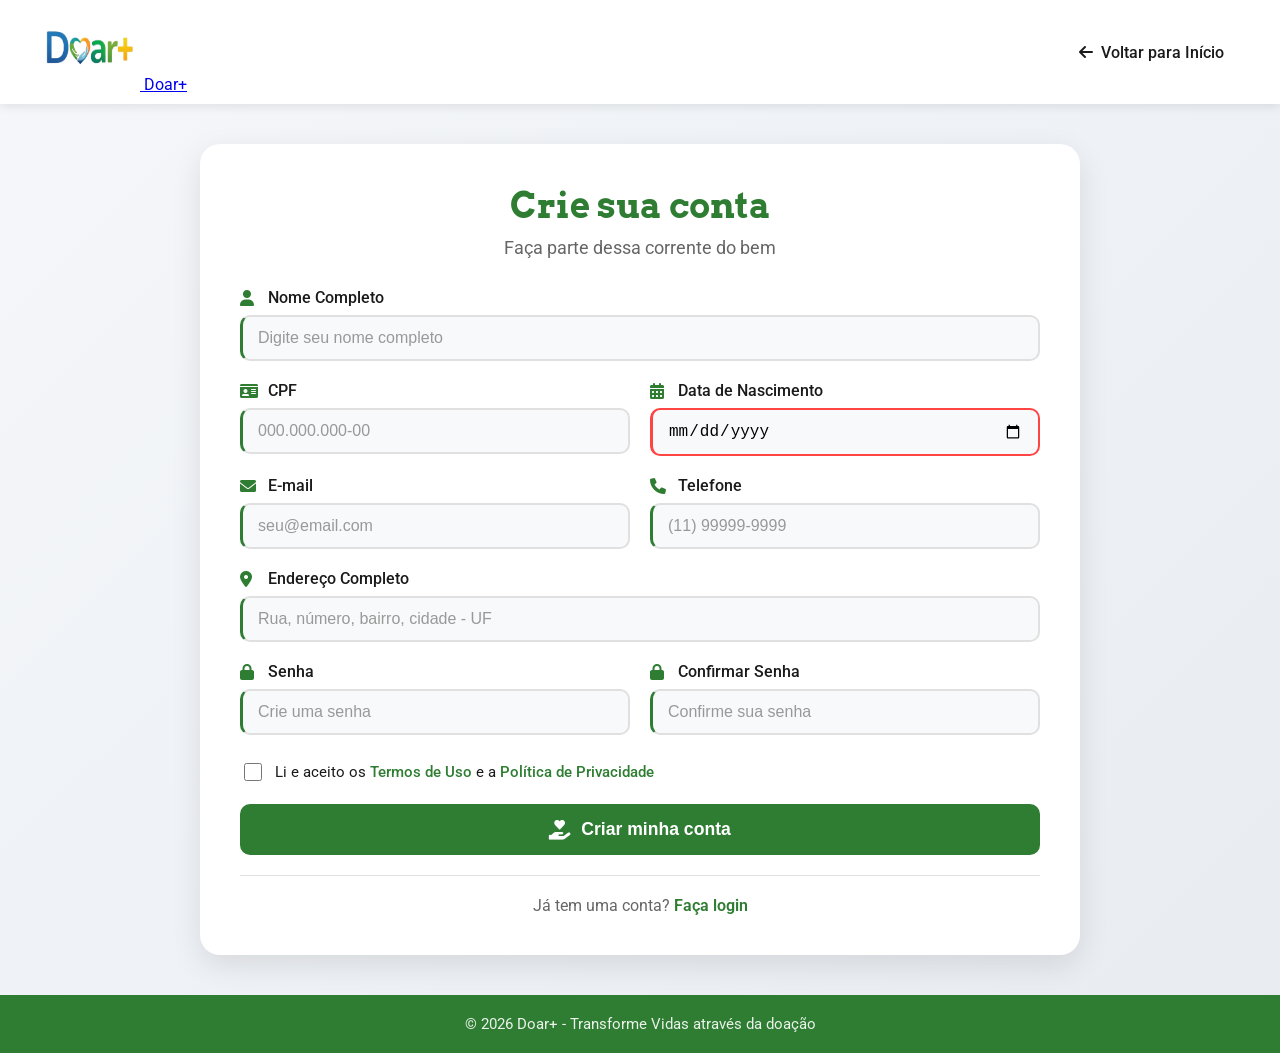
==== cadastro.html @ 937f0d9d "Primeira versão do projeto Doar+" ====
<!DOCTYPE html>
<html lang="pt-br">
<head>
    <meta charset="UTF-8">
    <meta name="viewport" content="width=device-width, initial-scale=1.0">
    <title>Doar+ - Criar Conta</title>
    <link rel="preconnect" href="https://fonts.googleapis.com">
    <link rel="preconnect" href="https://fonts.gstatic.com" crossorigin>
    <link href="https://fonts.googleapis.com/css2?family=Arvo:wght@400;700&family=Roboto:wght@400;500;700&display=swap" rel="stylesheet">
    <link rel="stylesheet" href="https://cdnjs.cloudflare.com/ajax/libs/font-awesome/6.0.0/css/all.min.css">
    <link rel="stylesheet" href="estilo.css">
</head>
<body class="body-login">
    <!-- Header simplificado -->
    <header class="header-login">
        <div class="container-header-login">
            <a href="index.html" class="logo-area">
                <img src="foto.png" alt="Logo Doar+" class="minha-logo">
                <span class="logo-text">Doar+</span>
            </a>
            <a href="index.html" class="btn-voltar-inicio">
                <i class="fas fa-arrow-left"></i> Voltar para Início
            </a>
        </div>
    </header>

    <main class="login-main">
        <div class="login-container">
            <div class="login-header">
                <h2>Crie sua conta</h2>
                <p>Faça parte dessa corrente do bem</p>
            </div>

            <form class="login-form">
                <div class="form-grid">
                    <!-- Nome Completo -->
                    <div class="form-group full-width">
                        <label for="nome">
                            <i class="fas fa-user"></i>
                            Nome Completo
                        </label>
                        <input type="text" id="nome" placeholder="Digite seu nome completo" required>
                    </div>

                    <!-- CPF e Data de Nascimento -->
                    <div class="form-group">
                        <label for="cpf">
                            <i class="fas fa-id-card"></i>
                            CPF
                        </label>
                        <input type="text" id="cpf" placeholder="000.000.000-00" required>
                    </div>

                    <div class="form-group">
                        <label for="nascimento">
                            <i class="fas fa-calendar-alt"></i>
                            Data de Nascimento
                        </label>
                        <input type="date" id="nascimento" required>
                    </div>

                    <!-- Email e Telefone -->
                    <div class="form-group">
                        <label for="email">
                            <i class="fas fa-envelope"></i>
                            E-mail
                        </label>
                        <input type="email" id="email" placeholder="seu@email.com" required>
                    </div>

                    <div class="form-group">
                        <label for="telefone">
                            <i class="fas fa-phone"></i>
                            Telefone
                        </label>
                        <input type="tel" id="telefone" placeholder="(11) 99999-9999" required>
                    </div>

                    <!-- Endereço -->
                    <div class="form-group full-width">
                        <label for="endereco">
                            <i class="fas fa-map-marker-alt"></i>
                            Endereço Completo
                        </label>
                        <input type="text" id="endereco" placeholder="Rua, número, bairro, cidade - UF" required>
                    </div>

                    <!-- Senha e Confirmar Senha -->
                    <div class="form-group">
                        <label for="senha">
                            <i class="fas fa-lock"></i>
                            Senha
                        </label>
                        <input type="password" id="senha" placeholder="Crie uma senha" required>
                    </div>

                    <div class="form-group">
                        <label for="confirmar-senha">
                            <i class="fas fa-lock"></i>
                            Confirmar Senha
                        </label>
                        <input type="password" id="confirmar-senha" placeholder="Confirme sua senha" required>
                    </div>
                </div>

                <!-- Termos e Condições -->
                <div class="termos-group">
                    <input type="checkbox" id="termos" required>
                    <label for="termos">
                        Li e aceito os <a href="#">Termos de Uso</a> e a <a href="#">Política de Privacidade</a>
                    </label>
                </div>

                <!-- Botão de Cadastro -->
                <button type="submit" class="btn-cadastro">
                    <i class="fas fa-hand-holding-heart"></i>
                    Criar minha conta
                </button>

                <!-- Link para login -->
                <div class="login-options">
                    <p>Já tem uma conta? <a href="login.html">Faça login</a></p>
                </div>
            </form>
        </div>
    </main>

    <!-- Footer simplificado -->
    <footer class="footer-login">
        <div class="container-footer-login">
            <p>&copy; 2026 Doar+ - Transforme Vidas através da doação</p>
        </div>
    </footer>
</body>
</html>
---- estilo.css ----
/* ===== VARIÁVEIS GLOBAIS ===== */
:root {
    --cor-primaria: #2e7d32;
    --cor-secundaria: #1565c0;
    --texto-escuro: #1a1a1a;
    --branco: #ffffff;
    --cinza-claro: #f4f7f6;
    --destaque-amarelo: #feb236;
    --verde-claro: #4caf50;
    --verde-escuro: #1b5e20;
    --cinza-input: #f8f9fa;
    --sombra-suave: 0 10px 30px rgba(0,0,0,0.1);
    --vermelho-erro: #ff4444;
    --azul-link: #1976d2;
}

/* ===== ESTILOS GERAIS ===== */
body {
    margin: 0;
    font-family: 'Roboto', sans-serif;
    background-color: var(--cinza-claro);
}

/* ===== HEADER PRINCIPAL ===== */
.header {
    position: fixed;
    top: 0;
    left: 0;
    width: 100%;
    background: rgba(255, 255, 255, 0.95);
    z-index: 1000;
}

.container-header {
    max-width: 1200px;
    margin: auto;
    display: flex;
    align-items: center;
    justify-content: space-between;
    padding: 10px 20px;
    position: relative;
}

/* Logo */
.logo-area .minha-logo {
    width: 100px;
    height: 80px;
}

/* Menu Central */
.menu {
    position: absolute;
    left: 50%;
    transform: translateX(-50%);
}

.menu ul {
    list-style: none;
    display: flex;
    gap: 35px;
    margin: 0;
    padding: 0;
}

.menu a {
    text-decoration: none;
    color: var(--texto-escuro);
    font-weight: 600;
    transition: 0.3s;
}

.menu a:hover {
    color: var(--cor-primaria);
    transform: translateY(-2px);
    display: inline-block;
}

/* Botões do Header */
.acoes-header {
    display: flex;
    gap: 10px;
    z-index: 10;
}

.btn-login-moderno {
    text-decoration: none;
    color: var(--texto-escuro);
    border: 2px solid var(--texto-escuro);
    padding: 8px 20px;
    border-radius: 5px;
    font-weight: 600;
    transition: 0.3s;
}

.btn-login-moderno:hover {
    background: var(--texto-escuro);
    color: var(--branco);
}

.btn-cadastro-moderno {
    text-decoration: none;
    color: var(--branco);
    background: var(--cor-primaria);
    border: 2px solid var(--cor-primaria);
    padding: 8px 20px;
    border-radius: 5px;
    font-weight: 600;
    transition: 0.3s;
}

.btn-cadastro-moderno:hover {
    background: var(--verde-escuro);
    border-color: var(--verde-escuro);
    transform: translateY(-2px);
    box-shadow: 0 5px 15px rgba(46, 125, 50, 0.3);
}

/* ===== HERO SECTION (PÁGINA INICIAL) ===== */
.hero {
    height: 100vh;
    background: linear-gradient(rgba(0,0,0,0.4), rgba(0,0,0,0.4)), 
                url('https://images.unsplash.com/photo-1488521787991-ed7bbaae773c?q=80&w=2070&auto=format&fit=crop') no-repeat center center/cover;
    display: flex;
    align-items: center;
    justify-content: center;
    text-align: center;
}

.hero-content h1 {
    font-family: 'Arvo', serif;
    font-size: 4.5rem;
    color: var(--branco);
    margin-bottom: 20px;
}

.hero-content p {
    font-size: 1.3rem;
    color: var(--branco);
    max-width: 700px;
    margin: 0 auto 30px;
}

.hero-btns {
    display: flex;
    gap: 20px;
    justify-content: center;
}

.btn-principal {
    padding: 15px 35px;
    text-decoration: none;
    font-weight: bold;
    border-radius: 5px;
    transition: 0.3s;
    background: var(--cor-primaria);
    color: var(--branco);
}

.btn-principal:hover {
    background: #1b5e20;
    transform: scale(1.05);
}

.btn-secundario {
    padding: 15px 35px;
    text-decoration: none;
    font-weight: bold;
    border-radius: 5px;
    transition: 0.3s;
    background: transparent;
    border: 2px solid var(--branco);
    color: var(--branco);
}

.btn-secundario:hover {
    background: var(--branco);
    color: var(--texto-escuro);
}

/* ===== BOTÃO VER DOAÇÕES ===== */
.btn-doacoes {
    padding: 15px 35px;
    text-decoration: none;
    font-weight: bold;
    border-radius: 5px;
    transition: 0.3s;
    background: var(--azul-link);
    color: var(--branco);
    border: 2px solid var(--azul-link);
}

.btn-doacoes:hover {
    background: #0d47a1;
    border-color: #0d47a1;
    transform: scale(1.05);
}

/* ===== FOOTER PRINCIPAL ===== */
.footer {
    background-color: var(--cor-primaria);
    color: var(--branco);
    padding: 60px 20px 20px;
}

.container-footer {
    max-width: 1200px;
    margin: 0 auto;
    display: grid;
    grid-template-columns: repeat(3, 1fr);
    gap: 50px;
}

.footer .logo-text { 
    color: var(--branco); 
}

.footer-links ul { 
    list-style: none; 
    padding: 0; 
}

.footer-links a {
    text-decoration: none;
    color: rgba(255, 255, 255, 0.7);
    transition: 0.3s;
    display: inline-block;
}

.footer-links a:hover {
    color: var(--destaque-amarelo);
    padding-left: 10px;
}

.footer-bottom {
    margin-top: 40px;
    padding-top: 20px;
    border-top: 1px solid rgba(255,255,255,0.2);
    text-align: center;
    color: rgba(255,255,255,0.5);
}

/* ===== PÁGINAS DE LOGIN/CADASTRO ===== */
.body-login {
    min-height: 100vh;
    display: flex;
    flex-direction: column;
    background: linear-gradient(135deg, #f5f7fa 0%, #e8ecf1 100%);
    margin: 0;
}

/* Header do Login */
.header-login {
    background: var(--branco);
    box-shadow: 0 2px 10px rgba(0,0,0,0.1);
    padding: 10px 0;
}

.container-header-login {
    max-width: 1200px;
    margin: 0 auto;
    padding: 0 20px;
    display: flex;
    justify-content: space-between;
    align-items: center;
}

.btn-voltar-inicio {
    display: flex;
    align-items: center;
    gap: 8px;
    text-decoration: none;
    color: var(--texto-escuro);
    font-weight: 500;
    padding: 8px 16px;
    border-radius: 5px;
    transition: 0.3s;
}

.btn-voltar-inicio:hover {
    background: var(--cinza-claro);
    color: var(--cor-primaria);
}

/* Main Content Login */
.login-main {
    flex: 1;
    display: flex;
    align-items: center;
    justify-content: center;
    padding: 40px 20px;
}

/* Containers dos Formulários */
.login-container {
    background: var(--branco);
    border-radius: 20px;
    box-shadow: var(--sombra-suave);
    max-width: 800px;
    width: 100%;
    padding: 40px;
}

.login-container-simples {
    background: var(--branco);
    border-radius: 20px;
    box-shadow: var(--sombra-suave);
    max-width: 450px;
    width: 100%;
    padding: 40px;
}

/* Header dos Formulários */
.login-header {
    text-align: center;
    margin-bottom: 30px;
}

.login-header h2 {
    font-family: 'Arvo', serif;
    font-size: 2.2rem;
    color: var(--cor-primaria);
    margin: 0 0 10px;
}

.login-header p {
    color: #666;
    font-size: 1.1rem;
    margin: 0;
}

/* Grids dos Formulários */
.form-grid {
    display: grid;
    grid-template-columns: 1fr 1fr;
    gap: 20px;
}

.login-form-simples {
    display: flex;
    flex-direction: column;
    gap: 20px;
}

/* Grupos de Formulário */
.form-group {
    display: flex;
    flex-direction: column;
}

.form-group.full-width {
    grid-column: span 2;
}

.form-group label {
    margin-bottom: 8px;
    font-weight: 500;
    color: var(--texto-escuro);
    display: flex;
    align-items: center;
    gap: 8px;
}

.form-group label i {
    color: var(--cor-primaria);
    width: 20px;
}

.form-group input {
    padding: 12px 15px;
    border: 2px solid #e0e0e0;
    border-radius: 10px;
    font-size: 1rem;
    transition: all 0.3s;
    background: var(--cinza-input);
}

.form-group input:hover {
    border-color: var(--verde-claro);
}

.form-group input:focus {
    outline: none;
    border-color: var(--cor-primaria);
    box-shadow: 0 0 0 3px rgba(46, 125, 50, 0.1);
}

.form-group input::placeholder {
    color: #999;
}

/* Opções do Login */
.login-opcoes {
    display: flex;
    justify-content: space-between;
    align-items: center;
    margin: 10px 0;
}

.checkbox-container {
    display: flex;
    align-items: center;
    gap: 8px;
    cursor: pointer;
    color: var(--texto-escuro);
}

.checkbox-container input[type="checkbox"] {
    width: 18px;
    height: 18px;
    cursor: pointer;
}

.esqueci-senha {
    color: var(--azul-link);
    text-decoration: none;
    font-size: 0.9rem;
    transition: 0.3s;
}

.esqueci-senha:hover {
    color: var(--cor-primaria);
    text-decoration: underline;
}

/* Botões de Login e Cadastro */
.btn-login {
    width: 100%;
    padding: 15px;
    background: var(--cor-primaria);
    color: var(--branco);
    border: none;
    border-radius: 10px;
    font-size: 1.1rem;
    font-weight: 600;
    display: flex;
    align-items: center;
    justify-content: center;
    gap: 10px;
    cursor: pointer;
    transition: all 0.3s;
}

.btn-login:hover {
    background: var(--verde-escuro);
    transform: translateY(-2px);
    box-shadow: 0 5px 15px rgba(46, 125, 50, 0.3);
}

.btn-cadastro {
    width: 100%;
    padding: 15px;
    background: var(--cor-primaria);
    color: var(--branco);
    border: none;
    border-radius: 10px;
    font-size: 1.1rem;
    font-weight: 600;
    display: flex;
    align-items: center;
    justify-content: center;
    gap: 10px;
    cursor: pointer;
    transition: all 0.3s;
    margin-bottom: 20px;
}

.btn-cadastro:hover {
    background: var(--verde-escuro);
    transform: translateY(-2px);
    box-shadow: 0 5px 15px rgba(46, 125, 50, 0.3);
}

.btn-cadastro i {
    font-size: 1.2rem;
}

/* Links entre páginas */
.cadastro-link {
    text-align: center;
    margin-top: 20px;
    padding-top: 20px;
    border-top: 1px solid #e0e0e0;
}

.cadastro-link p {
    color: #666;
    margin: 0;
}

.cadastro-link a {
    color: var(--cor-primaria);
    text-decoration: none;
    font-weight: 600;
}

.cadastro-link a:hover {
    text-decoration: underline;
}

.login-options {
    text-align: center;
    border-top: 1px solid #e0e0e0;
    padding-top: 20px;
}

.login-options p {
    color: #666;
    margin: 0;
}

.login-options a {
    color: var(--cor-primaria);
    text-decoration: none;
    font-weight: 600;
}

.login-options a:hover {
    text-decoration: underline;
}

/* Termos e Condições */
.termos-group {
    margin: 25px 0 20px;
    display: flex;
    align-items: center;
    gap: 10px;
}

.termos-group input[type="checkbox"] {
    width: 18px;
    height: 18px;
    cursor: pointer;
}

.termos-group label {
    color: var(--texto-escuro);
    font-size: 0.95rem;
}

.termos-group a {
    color: var(--cor-primaria);
    text-decoration: none;
    font-weight: 500;
}

.termos-group a:hover {
    text-decoration: underline;
}

/* Footer do Login */
.footer-login {
    background: var(--cor-primaria);
    color: var(--branco);
    padding: 20px;
    text-align: center;
}

.container-footer-login {
    max-width: 1200px;
    margin: 0 auto;
}

.footer-login p {
    margin: 0;
    opacity: 0.9;
    font-size: 0.95rem;
}

/* ===== VALIDAÇÃO DE FORMULÁRIOS ===== */
.form-group input:required {
    border-left: 3px solid var(--cor-primaria);
}

.form-group input:invalid:not(:placeholder-shown) {
    border-color: var(--vermelho-erro);
}

.form-group input:valid:not(:placeholder-shown) {
    border-color: var(--verde-claro);
}

/* ===== ANIMAÇÕES ===== */
@keyframes fadeIn {
    from {
        opacity: 0;
        transform: translateY(20px);
    }
    to {
        opacity: 1;
        transform: translateY(0);
    }
}

.login-container,
.login-container-simples {
    animation: fadeIn 0.5s ease-out;
}

/* ===== RESPONSIVIDADE ===== */
@media (max-width: 768px) {
    /* Ajustes gerais */
    .menu {
        position: static;
        transform: none;
        margin: 10px 0;
    }
    
    .menu ul {
        gap: 20px;
        flex-wrap: wrap;
        justify-content: center;
    }
    
    .container-header {
        flex-direction: column;
        gap: 15px;
    }
    
    .acoes-header {
        width: 100%;
        justify-content: center;
    }
    
    /* Ajustes login/cadastro */
    .login-container,
    .login-container-simples {
        padding: 30px 20px;
    }
    
    .form-grid {
        grid-template-columns: 1fr;
    }
    
    .form-group.full-width {
        grid-column: span 1;
    }
    
    .login-header h2 {
        font-size: 1.8rem;
    }
    
    .container-header-login {
        flex-direction: column;
        gap: 10px;
    }
}

@media (max-width: 480px) {
    /* Ajustes gerais */
    .hero-content h1 {
        font-size: 3rem;
    }
    
    .hero-btns {
        flex-direction: column;
        align-items: center;
    }
    
    /* Ajustes login/cadastro */
    .login-container,
    .login-container-simples {
        padding: 20px 15px;
    }
    
    .btn-login,
    .btn-cadastro {
        padding: 12px;
        font-size: 1rem;
    }
    
    .login-opcoes {
        flex-direction: column;
        gap: 10px;
        align-items: flex-start;
    }
    
    /* Ajustes footer */
    .container-footer {
        grid-template-columns: 1fr;
        gap: 30px;
    }
}

/* ===== PÁGINA DOAR ===== */

.doar-container {
    max-width: 800px;
    margin: 120px auto 60px;
    padding: 0 20px;
}

.doar-header {
    text-align: center;
    margin-bottom: 40px;
}

.doar-header h1 {
    font-family: 'Arvo', serif;
    font-size: 2.5rem;
    color: var(--cor-primaria);
    margin-bottom: 10px;
}

.doar-header p {
    color: #666;
    font-size: 1.1rem;
}

.doar-form {
    background: var(--branco);
    border-radius: 20px;
    box-shadow: var(--sombra-suave);
    padding: 40px;
}

.form-group textarea {
    resize: vertical;
    min-height: 120px;
}

.categoria-opcoes {
    display: grid;
    grid-template-columns: repeat(3, 1fr);
    gap: 15px;
    margin-top: 10px;
}

.categoria-item {
    display: flex;
    align-items: center;
    gap: 8px;
    padding: 10px;
    border: 2px solid #e0e0e0;
    border-radius: 10px;
    cursor: pointer;
    transition: 0.3s;
}

.categoria-item:hover {
    border-color: var(--cor-primaria);
    background: #f5f5f5;
}

.categoria-item input[type="radio"] {
    width: 18px;
    height: 18px;
    accent-color: var(--cor-primaria);
}

.chat-option {
    background: #f8f9fa;
    border-radius: 10px;
    padding: 15px;
    margin-top: 20px;
    display: flex;
    align-items: center;
    gap: 15px;
}

.chat-option i {
    font-size: 2rem;
    color: var(--cor-primaria);
}

.btn-anunciar {
    width: 100%;
    padding: 15px;
    background: var(--cor-primaria);
    color: var(--branco);
    border: none;
    border-radius: 10px;
    font-size: 1.2rem;
    font-weight: 600;
    display: flex;
    align-items: center;
    justify-content: center;
    gap: 10px;
    cursor: pointer;
    transition: 0.3s;
    margin-top: 30px;
}

.btn-anunciar:hover {
    background: var(--verde-escuro);
    transform: translateY(-3px);
    box-shadow: var(--sombra-suave);
}

/* ===== PÁGINA SOBRE ===== */

.sobre-container {
    max-width: 1200px;
    margin: 120px auto 60px;
    padding: 0 20px;
}

.sobre-header {
    text-align: center;
    margin-bottom: 50px;
}

.sobre-header h1 {
    font-family: 'Arvo', serif;
    font-size: 3rem;
    color: var(--cor-primaria);
    margin-bottom: 20px;
}

.sobre-header p {
    font-size: 1.2rem;
    color: #666;
    max-width: 800px;
    margin: 0 auto;
}

.sobre-grid {
    display: grid;
    grid-template-columns: 1fr 1fr;
    gap: 50px;
    align-items: center;
    margin-bottom: 60px;
}

.sobre-texto h2 {
    font-family: 'Arvo', serif;
    color: var(--cor-primaria);
    margin-bottom: 20px;
}

.sobre-texto p {
    line-height: 1.8;
    color: #444;
    margin-bottom: 20px;
}

.sobre-imagem {
    width: 100%;
    border-radius: 20px;
    overflow: hidden;
    box-shadow: var(--sombra-suave);
}

.sobre-imagem img {
    width: 100%;
    height: auto;
    display: block;
    transition: transform 0.3s;
}

.sobre-imagem img:hover {
    transform: scale(1.05);
}

.valores {
    background: linear-gradient(135deg, var(--cor-primaria) 0%, var(--verde-escuro) 100%);
    color: var(--branco);
    padding: 60px 40px;
    border-radius: 20px;
    margin-bottom: 60px;
}

.valores h2 {
    text-align: center;
    font-size: 2.5rem;
    margin-bottom: 40px;
}

.valores-grid {
    display: grid;
    grid-template-columns: repeat(3, 1fr);
    gap: 30px;
}

.valor-item {
    text-align: center;
    padding: 20px;
}

.valor-item i {
    font-size: 3rem;
    margin-bottom: 20px;
    color: var(--destaque-amarelo);
}

.valor-item h3 {
    font-size: 1.5rem;
    margin-bottom: 15px;
}

.link-rodape {
    text-align: center;
    margin: 40px 0;
}

.link-rodape a {
    display: inline-flex;
    align-items: center;
    gap: 10px;
    background: var(--cor-primaria);
    color: var(--branco);
    padding: 15px 30px;
    border-radius: 10px;
    text-decoration: none;
    font-weight: 600;
    transition: 0.3s;
}

.link-rodape a:hover {
    background: var(--verde-escuro);
    transform: translateY(-3px);
    box-shadow: var(--sombra-suave);
}
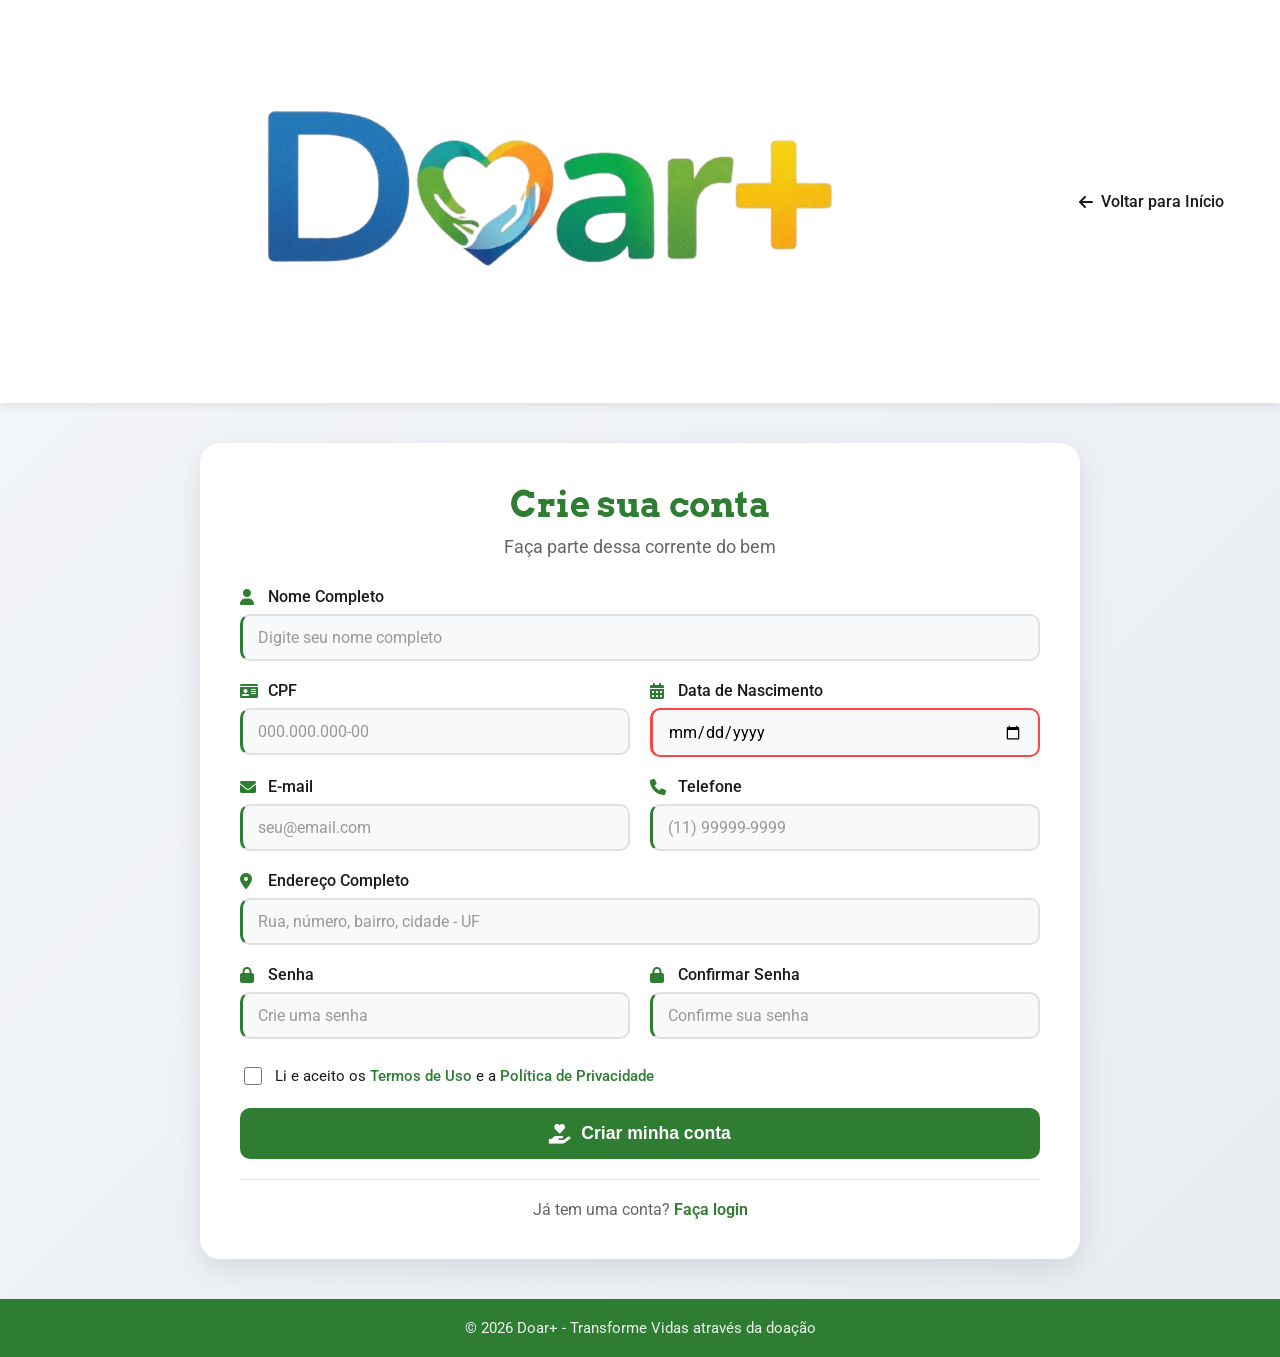
==== commit 7f0c75a7: "Minhas modificações no site" ====
--- a/cadastro.html
+++ b/cadastro.html
@@ -3,7 +3,7 @@
 <head>
     <meta charset="UTF-8">
     <meta name="viewport" content="width=device-width, initial-scale=1.0">
-    <title>Doar+ - Criar Conta</title>
+    <title>Doar+ | Criar Conta</title>
     <link rel="preconnect" href="https://fonts.googleapis.com">
     <link rel="preconnect" href="https://fonts.gstatic.com" crossorigin>
     <link href="https://fonts.googleapis.com/css2?family=Arvo:wght@400;700&family=Roboto:wght@400;500;700&display=swap" rel="stylesheet">
@@ -15,8 +15,7 @@
     <header class="header-login">
         <div class="container-header-login">
             <a href="index.html" class="logo-area">
-                <img src="foto.png" alt="Logo Doar+" class="minha-logo">
-                <span class="logo-text">Doar+</span>
+                <a href="index.html"><img src="foto.png" alt="Logo Doar+" class="minha-logo"></a>
             </a>
             <a href="index.html" class="btn-voltar-inicio">
                 <i class="fas fa-arrow-left"></i> Voltar para Início
--- a/estilo.css
+++ b/estilo.css
@@ -42,9 +42,14 @@
 }
 
 /* Logo */
+.logo-area {
+    cursor: pointer;
+}
+
 .logo-area .minha-logo {
-    width: 100px;
+    width: 90px;
     height: 80px;
+    cursor: pointer;
 }
 
 /* Menu Central */
@@ -67,12 +72,18 @@
     color: var(--texto-escuro);
     font-weight: 600;
     transition: 0.3s;
+    cursor: pointer;
 }
 
 .menu a:hover {
     color: var(--cor-primaria);
     transform: translateY(-2px);
     display: inline-block;
+}
+
+.menu a.active {
+    color: var(--cor-primaria);
+    border-bottom: 2px solid var(--cor-primaria);
 }
 
 /* Botões do Header */
@@ -90,6 +101,7 @@
     border-radius: 5px;
     font-weight: 600;
     transition: 0.3s;
+    cursor: pointer;
 }
 
 .btn-login-moderno:hover {
@@ -106,6 +118,7 @@
     border-radius: 5px;
     font-weight: 600;
     transition: 0.3s;
+    cursor: pointer;
 }
 
 .btn-cadastro-moderno:hover {
@@ -154,6 +167,7 @@
     transition: 0.3s;
     background: var(--cor-primaria);
     color: var(--branco);
+    cursor: pointer;
 }
 
 .btn-principal:hover {
@@ -170,6 +184,7 @@
     background: transparent;
     border: 2px solid var(--branco);
     color: var(--branco);
+    cursor: pointer;
 }
 
 .btn-secundario:hover {
@@ -187,6 +202,7 @@
     background: var(--azul-link);
     color: var(--branco);
     border: 2px solid var(--azul-link);
+    cursor: pointer;
 }
 
 .btn-doacoes:hover {
@@ -224,6 +240,7 @@
     color: rgba(255, 255, 255, 0.7);
     transition: 0.3s;
     display: inline-block;
+    cursor: pointer;
 }
 
 .footer-links a:hover {
@@ -274,6 +291,7 @@
     padding: 8px 16px;
     border-radius: 5px;
     transition: 0.3s;
+    cursor: pointer;
 }
 
 .btn-voltar-inicio:hover {
@@ -358,6 +376,7 @@
     display: flex;
     align-items: center;
     gap: 8px;
+    cursor: pointer;
 }
 
 .form-group label i {
@@ -365,27 +384,40 @@
     width: 20px;
 }
 
-.form-group input {
+.form-group input,
+.form-group textarea,
+.form-group select {
     padding: 12px 15px;
     border: 2px solid #e0e0e0;
     border-radius: 10px;
     font-size: 1rem;
     transition: all 0.3s;
     background: var(--cinza-input);
-}
-
-.form-group input:hover {
+    font-family: 'Roboto', sans-serif;
+}
+
+.form-group input:hover,
+.form-group textarea:hover,
+.form-group select:hover {
     border-color: var(--verde-claro);
 }
 
-.form-group input:focus {
+.form-group input:focus,
+.form-group textarea:focus,
+.form-group select:focus {
     outline: none;
     border-color: var(--cor-primaria);
     box-shadow: 0 0 0 3px rgba(46, 125, 50, 0.1);
 }
 
-.form-group input::placeholder {
+.form-group input::placeholder,
+.form-group textarea::placeholder {
     color: #999;
+}
+
+.form-group textarea {
+    resize: vertical;
+    min-height: 120px;
 }
 
 /* Opções do Login */
@@ -415,6 +447,7 @@
     text-decoration: none;
     font-size: 0.9rem;
     transition: 0.3s;
+    cursor: pointer;
 }
 
 .esqueci-senha:hover {
@@ -491,6 +524,7 @@
     color: var(--cor-primaria);
     text-decoration: none;
     font-weight: 600;
+    cursor: pointer;
 }
 
 .cadastro-link a:hover {
@@ -512,6 +546,7 @@
     color: var(--cor-primaria);
     text-decoration: none;
     font-weight: 600;
+    cursor: pointer;
 }
 
 .login-options a:hover {
@@ -535,12 +570,14 @@
 .termos-group label {
     color: var(--texto-escuro);
     font-size: 0.95rem;
+    cursor: pointer;
 }
 
 .termos-group a {
     color: var(--cor-primaria);
     text-decoration: none;
     font-weight: 500;
+    cursor: pointer;
 }
 
 .termos-group a:hover {
@@ -564,6 +601,522 @@
     margin: 0;
     opacity: 0.9;
     font-size: 0.95rem;
+}
+
+/* ===== PÁGINA DOAR ===== */
+.doar-container {
+    max-width: 800px;
+    margin: 120px auto 60px;
+    padding: 0 20px;
+}
+
+.doar-header {
+    text-align: center;
+    margin-bottom: 40px;
+}
+
+.doar-header h1 {
+    font-family: 'Arvo', serif;
+    font-size: 2.5rem;
+    color: var(--cor-primaria);
+    margin-bottom: 10px;
+}
+
+.doar-header p {
+    color: #666;
+    font-size: 1.1rem;
+}
+
+.doar-form {
+    background: var(--branco);
+    border-radius: 20px;
+    box-shadow: var(--sombra-suave);
+    padding: 40px;
+}
+
+.categoria-opcoes {
+    display: grid;
+    grid-template-columns: repeat(3, 1fr);
+    gap: 15px;
+    margin-top: 10px;
+}
+
+.categoria-item {
+    display: flex;
+    align-items: center;
+    gap: 8px;
+    padding: 10px;
+    border: 2px solid #e0e0e0;
+    border-radius: 10px;
+    cursor: pointer;
+    transition: 0.3s;
+}
+
+.categoria-item:hover {
+    border-color: var(--cor-primaria);
+    background: #f5f5f5;
+}
+
+.categoria-item input[type="radio"] {
+    width: 18px;
+    height: 18px;
+    accent-color: var(--cor-primaria);
+    cursor: pointer;
+}
+
+.chat-option {
+    background: #f8f9fa;
+    border-radius: 10px;
+    padding: 15px;
+    margin-top: 20px;
+    display: flex;
+    align-items: center;
+    gap: 15px;
+}
+
+.chat-option i {
+    font-size: 2rem;
+    color: var(--cor-primaria);
+}
+
+.btn-anunciar {
+    width: 100%;
+    padding: 15px;
+    background: var(--cor-primaria);
+    color: var(--branco);
+    border: none;
+    border-radius: 10px;
+    font-size: 1.2rem;
+    font-weight: 600;
+    display: flex;
+    align-items: center;
+    justify-content: center;
+    gap: 10px;
+    cursor: pointer;
+    transition: 0.3s;
+    margin-top: 30px;
+}
+
+.btn-anunciar:hover {
+    background: var(--verde-escuro);
+    transform: translateY(-3px);
+    box-shadow: var(--sombra-suave);
+}
+
+/* ===== PÁGINA SOBRE ===== */
+.sobre-container {
+    max-width: 1200px;
+    margin: 120px auto 60px;
+    padding: 0 20px;
+}
+
+.sobre-header {
+    text-align: center;
+    margin-bottom: 50px;
+}
+
+.sobre-header h1 {
+    font-family: 'Arvo', serif;
+    font-size: 3rem;
+    color: var(--cor-primaria);
+    margin-bottom: 20px;
+}
+
+.sobre-header p {
+    font-size: 1.2rem;
+    color: #666;
+    max-width: 800px;
+    margin: 0 auto;
+}
+
+.sobre-grid {
+    display: grid;
+    grid-template-columns: 1fr 1fr;
+    gap: 50px;
+    align-items: center;
+    margin-bottom: 60px;
+}
+
+.sobre-texto h2 {
+    font-family: 'Arvo', serif;
+    color: var(--cor-primaria);
+    margin-bottom: 20px;
+}
+
+.sobre-texto p {
+    line-height: 1.8;
+    color: #444;
+    margin-bottom: 20px;
+}
+
+.sobre-imagem {
+    width: 100%;
+    border-radius: 20px;
+    overflow: hidden;
+    box-shadow: var(--sombra-suave);
+    cursor: pointer;
+}
+
+.sobre-imagem img {
+    width: 100%;
+    height: auto;
+    display: block;
+    transition: transform 0.3s;
+    cursor: pointer;
+}
+
+.sobre-imagem img:hover {
+    transform: scale(1.05);
+}
+
+.valores {
+    background: linear-gradient(135deg, var(--cor-primaria) 0%, var(--verde-escuro) 100%);
+    color: var(--branco);
+    padding: 60px 40px;
+    border-radius: 20px;
+    margin-bottom: 60px;
+}
+
+.valores h2 {
+    text-align: center;
+    font-size: 2.5rem;
+    margin-bottom: 40px;
+}
+
+.valores-grid {
+    display: grid;
+    grid-template-columns: repeat(3, 1fr);
+    gap: 30px;
+}
+
+.valor-item {
+    text-align: center;
+    padding: 20px;
+    cursor: default;
+}
+
+.valor-item i {
+    font-size: 3rem;
+    margin-bottom: 20px;
+    color: var(--destaque-amarelo);
+}
+
+.valor-item h3 {
+    font-size: 1.5rem;
+    margin-bottom: 15px;
+}
+
+/* ===== PÁGINA VER DOAÇÕES ===== */
+.doacoes-container {
+    max-width: 1200px;
+    margin: 120px auto 60px;
+    padding: 0 20px;
+}
+
+.doacoes-header {
+    text-align: center;
+    margin-bottom: 50px;
+}
+
+.doacoes-header h1 {
+    font-family: 'Arvo', serif;
+    font-size: 2.5rem;
+    color: var(--cor-primaria);
+    margin-bottom: 10px;
+}
+
+.doacoes-header p {
+    color: #666;
+    font-size: 1.1rem;
+}
+
+.filtros {
+    display: flex;
+    gap: 15px;
+    margin-bottom: 30px;
+    flex-wrap: wrap;
+}
+
+.filtros select,
+.filtros input {
+    padding: 12px 15px;
+    border: 2px solid #e0e0e0;
+    border-radius: 8px;
+    font-size: 1rem;
+    flex: 1;
+    min-width: 200px;
+    font-family: 'Roboto', sans-serif;
+    cursor: pointer;
+}
+
+.filtros select:focus,
+.filtros input:focus {
+    outline: none;
+    border-color: var(--cor-primaria);
+}
+
+.filtros button {
+    padding: 12px 25px;
+    background: var(--cor-primaria);
+    color: var(--branco);
+    border: none;
+    border-radius: 8px;
+    cursor: pointer;
+    transition: 0.3s;
+    display: flex;
+    align-items: center;
+    gap: 8px;
+    font-weight: 600;
+    font-size: 1rem;
+}
+
+.filtros button:hover {
+    background: var(--verde-escuro);
+    transform: translateY(-2px);
+}
+
+.doacoes-grid {
+    display: grid;
+    grid-template-columns: repeat(3, 1fr);
+    gap: 25px;
+}
+
+.card-doacao {
+    background: var(--branco);
+    border-radius: 15px;
+    overflow: hidden;
+    box-shadow: var(--sombra-suave);
+    transition: 0.3s;
+    position: relative;
+    cursor: pointer;
+}
+
+.card-doacao:hover {
+    transform: translateY(-5px);
+    box-shadow: 0 15px 40px rgba(0,0,0,0.15);
+}
+
+.card-imagem {
+    height: 200px;
+    background: #e0e0e0;
+    position: relative;
+    overflow: hidden;
+}
+
+.card-imagem img {
+    width: 100%;
+    height: 100%;
+    object-fit: cover;
+    transition: 0.3s;
+    cursor: pointer;
+}
+
+.card-doacao:hover .card-imagem img {
+    transform: scale(1.1);
+}
+
+.card-categoria {
+    position: absolute;
+    top: 10px;
+    right: 10px;
+    background: var(--cor-primaria);
+    color: var(--branco);
+    padding: 5px 12px;
+    border-radius: 20px;
+    font-size: 0.8rem;
+    font-weight: 600;
+    z-index: 1;
+    cursor: default;
+}
+
+.card-conteudo {
+    padding: 20px;
+}
+
+.card-titulo {
+    font-size: 1.2rem;
+    font-weight: 600;
+    color: var(--texto-escuro);
+    margin-bottom: 10px;
+    cursor: pointer;
+}
+
+.card-descricao {
+    color: #666;
+    font-size: 0.9rem;
+    margin-bottom: 15px;
+    line-height: 1.5;
+    display: -webkit-box;
+    -webkit-line-clamp: 2;
+    -webkit-box-orient: vertical;
+    overflow: hidden;
+    cursor: pointer;
+}
+
+.card-info {
+    display: flex;
+    gap: 15px;
+    margin-bottom: 15px;
+    font-size: 0.9rem;
+    color: #888;
+    cursor: pointer;
+}
+
+.card-info i {
+    color: var(--cor-primaria);
+    width: 16px;
+}
+
+.card-footer {
+    display: flex;
+    justify-content: space-between;
+    align-items: center;
+    border-top: 1px solid #e0e0e0;
+    padding-top: 15px;
+}
+
+.card-doador {
+    display: flex;
+    align-items: center;
+    gap: 8px;
+    font-size: 0.9rem;
+    color: #666;
+    cursor: pointer;
+}
+
+.card-doador i {
+    color: var(--cor-primaria);
+}
+
+.btn-interessado {
+    background: var(--cor-primaria);
+    color: var(--branco);
+    border: none;
+    padding: 8px 18px;
+    border-radius: 8px;
+    font-size: 0.9rem;
+    font-weight: 600;
+    cursor: pointer;
+    transition: 0.3s;
+    display: flex;
+    align-items: center;
+    gap: 5px;
+}
+
+.btn-interessado:hover {
+    background: var(--verde-escuro);
+    transform: scale(1.05);
+}
+
+/* ===== PÁGINA CONTATO ===== */
+.contato-container {
+    max-width: 1200px;
+    margin: 120px auto 60px;
+    padding: 0 20px;
+}
+
+.contato-header {
+    text-align: center;
+    margin-bottom: 50px;
+}
+
+.contato-header h1 {
+    font-family: 'Arvo', serif;
+    font-size: 2.5rem;
+    color: var(--cor-primaria);
+    margin-bottom: 10px;
+}
+
+.contato-header p {
+    color: #666;
+    font-size: 1.1rem;
+}
+
+.contato-grid {
+    display: grid;
+    grid-template-columns: 1fr 1fr;
+    gap: 50px;
+}
+
+.contato-info {
+    background: var(--branco);
+    border-radius: 20px;
+    padding: 40px;
+    box-shadow: var(--sombra-suave);
+}
+
+.contato-info h2 {
+    font-family: 'Arvo', serif;
+    color: var(--cor-primaria);
+    margin-bottom: 30px;
+}
+
+.info-item {
+    display: flex;
+    gap: 20px;
+    margin-bottom: 30px;
+    align-items: flex-start;
+    cursor: pointer;
+}
+
+.info-item i {
+    font-size: 2rem;
+    color: var(--cor-primaria);
+    width: 40px;
+}
+
+.info-item h3 {
+    margin: 0 0 5px;
+    color: var(--texto-escuro);
+}
+
+.info-item p {
+    margin: 0;
+    color: #666;
+}
+
+.contato-form {
+    background: var(--branco);
+    border-radius: 20px;
+    padding: 40px;
+    box-shadow: var(--sombra-suave);
+}
+
+.contato-form h2 {
+    font-family: 'Arvo', serif;
+    color: var(--cor-primaria);
+    margin-bottom: 30px;
+}
+
+.btn-enviar {
+    width: 100%;
+    padding: 15px;
+    background: var(--cor-primaria);
+    color: var(--branco);
+    border: none;
+    border-radius: 10px;
+    font-size: 1.1rem;
+    font-weight: 600;
+    display: flex;
+    align-items: center;
+    justify-content: center;
+    gap: 10px;
+    cursor: pointer;
+    transition: 0.3s;
+}
+
+.btn-enviar:hover {
+    background: var(--verde-escuro);
+    transform: translateY(-3px);
+    box-shadow: var(--sombra-suave);
+}
+
+.mapa {
+    margin-top: 50px;
+    border-radius: 20px;
+    overflow: hidden;
+    box-shadow: var(--sombra-suave);
+    cursor: pointer;
 }
 
 /* ===== VALIDAÇÃO DE FORMULÁRIOS ===== */
@@ -592,11 +1145,48 @@
 }
 
 .login-container,
-.login-container-simples {
+.login-container-simples,
+.card-doacao,
+.contato-info,
+.contato-form {
     animation: fadeIn 0.5s ease-out;
 }
 
+/* ===== MENSAGENS DE ALERTA ===== */
+.alert-sucesso {
+    background: #4caf50;
+    color: white;
+    text-align: center;
+    padding: 10px;
+    position: fixed;
+    top: 80px;
+    width: 100%;
+    z-index: 999;
+}
+
+.alert-erro {
+    background: #ff4444;
+    color: white;
+    text-align: center;
+    padding: 10px;
+    position: fixed;
+    top: 80px;
+    width: 100%;
+    z-index: 999;
+}
+
 /* ===== RESPONSIVIDADE ===== */
+@media (max-width: 992px) {
+    .doacoes-grid,
+    .valores-grid {
+        grid-template-columns: repeat(2, 1fr);
+    }
+    
+    .contato-grid {
+        grid-template-columns: 1fr;
+    }
+}
+
 @media (max-width: 768px) {
     /* Ajustes gerais */
     .menu {
@@ -621,6 +1211,40 @@
         justify-content: center;
     }
     
+    /* Ajustes hero */
+    .hero-content h1 {
+        font-size: 3rem;
+    }
+    
+    /* Ajustes grid */
+    .sobre-grid {
+        grid-template-columns: 1fr;
+    }
+    
+    .doacoes-grid,
+    .valores-grid {
+        grid-template-columns: 1fr;
+    }
+    
+    .categoria-opcoes {
+        grid-template-columns: repeat(2, 1fr);
+    }
+    
+    /* Ajustes containers */
+    .doacoes-container,
+    .sobre-container,
+    .contato-container,
+    .doar-container {
+        margin: 100px auto 40px;
+    }
+    
+    .doacoes-header h1,
+    .sobre-header h1,
+    .contato-header h1,
+    .doar-header h1 {
+        font-size: 2rem;
+    }
+    
     /* Ajustes login/cadastro */
     .login-container,
     .login-container-simples {
@@ -645,15 +1269,35 @@
     }
 }
 
-@media (max-width: 480px) {
-    /* Ajustes gerais */
-    .hero-content h1 {
-        font-size: 3rem;
-    }
-    
+@media (max-width: 576px) {
     .hero-btns {
         flex-direction: column;
         align-items: center;
+    }
+    
+    .filtros {
+        flex-direction: column;
+    }
+    
+    .filtros select,
+    .filtros input,
+    .filtros button {
+        width: 100%;
+    }
+    
+    .categoria-opcoes {
+        grid-template-columns: 1fr;
+    }
+}
+
+@media (max-width: 480px) {
+    /* Ajustes hero */
+    .hero-content h1 {
+        font-size: 2.5rem;
+    }
+    
+    .hero-content p {
+        font-size: 1rem;
     }
     
     /* Ajustes login/cadastro */
@@ -663,7 +1307,9 @@
     }
     
     .btn-login,
-    .btn-cadastro {
+    .btn-cadastro,
+    .btn-anunciar,
+    .btn-enviar {
         padding: 12px;
         font-size: 1rem;
     }
@@ -679,234 +1325,14 @@
         grid-template-columns: 1fr;
         gap: 30px;
     }
-}
-
-/* ===== PÁGINA DOAR ===== */
-
-.doar-container {
-    max-width: 800px;
-    margin: 120px auto 60px;
-    padding: 0 20px;
-}
-
-.doar-header {
-    text-align: center;
-    margin-bottom: 40px;
-}
-
-.doar-header h1 {
-    font-family: 'Arvo', serif;
-    font-size: 2.5rem;
-    color: var(--cor-primaria);
-    margin-bottom: 10px;
-}
-
-.doar-header p {
-    color: #666;
-    font-size: 1.1rem;
-}
-
-.doar-form {
-    background: var(--branco);
-    border-radius: 20px;
-    box-shadow: var(--sombra-suave);
-    padding: 40px;
-}
-
-.form-group textarea {
-    resize: vertical;
-    min-height: 120px;
-}
-
-.categoria-opcoes {
-    display: grid;
-    grid-template-columns: repeat(3, 1fr);
-    gap: 15px;
-    margin-top: 10px;
-}
-
-.categoria-item {
-    display: flex;
-    align-items: center;
-    gap: 8px;
-    padding: 10px;
-    border: 2px solid #e0e0e0;
-    border-radius: 10px;
-    cursor: pointer;
-    transition: 0.3s;
-}
-
-.categoria-item:hover {
-    border-color: var(--cor-primaria);
-    background: #f5f5f5;
-}
-
-.categoria-item input[type="radio"] {
-    width: 18px;
-    height: 18px;
-    accent-color: var(--cor-primaria);
-}
-
-.chat-option {
-    background: #f8f9fa;
-    border-radius: 10px;
-    padding: 15px;
-    margin-top: 20px;
-    display: flex;
-    align-items: center;
-    gap: 15px;
-}
-
-.chat-option i {
-    font-size: 2rem;
-    color: var(--cor-primaria);
-}
-
-.btn-anunciar {
-    width: 100%;
-    padding: 15px;
-    background: var(--cor-primaria);
-    color: var(--branco);
-    border: none;
-    border-radius: 10px;
-    font-size: 1.2rem;
-    font-weight: 600;
-    display: flex;
-    align-items: center;
-    justify-content: center;
-    gap: 10px;
-    cursor: pointer;
-    transition: 0.3s;
-    margin-top: 30px;
-}
-
-.btn-anunciar:hover {
-    background: var(--verde-escuro);
-    transform: translateY(-3px);
-    box-shadow: var(--sombra-suave);
-}
-
-/* ===== PÁGINA SOBRE ===== */
-
-.sobre-container {
-    max-width: 1200px;
-    margin: 120px auto 60px;
-    padding: 0 20px;
-}
-
-.sobre-header {
-    text-align: center;
-    margin-bottom: 50px;
-}
-
-.sobre-header h1 {
-    font-family: 'Arvo', serif;
-    font-size: 3rem;
-    color: var(--cor-primaria);
-    margin-bottom: 20px;
-}
-
-.sobre-header p {
-    font-size: 1.2rem;
-    color: #666;
-    max-width: 800px;
-    margin: 0 auto;
-}
-
-.sobre-grid {
-    display: grid;
-    grid-template-columns: 1fr 1fr;
-    gap: 50px;
-    align-items: center;
-    margin-bottom: 60px;
-}
-
-.sobre-texto h2 {
-    font-family: 'Arvo', serif;
-    color: var(--cor-primaria);
-    margin-bottom: 20px;
-}
-
-.sobre-texto p {
-    line-height: 1.8;
-    color: #444;
-    margin-bottom: 20px;
-}
-
-.sobre-imagem {
-    width: 100%;
-    border-radius: 20px;
-    overflow: hidden;
-    box-shadow: var(--sombra-suave);
-}
-
-.sobre-imagem img {
-    width: 100%;
-    height: auto;
-    display: block;
-    transition: transform 0.3s;
-}
-
-.sobre-imagem img:hover {
-    transform: scale(1.05);
-}
-
-.valores {
-    background: linear-gradient(135deg, var(--cor-primaria) 0%, var(--verde-escuro) 100%);
-    color: var(--branco);
-    padding: 60px 40px;
-    border-radius: 20px;
-    margin-bottom: 60px;
-}
-
-.valores h2 {
-    text-align: center;
-    font-size: 2.5rem;
-    margin-bottom: 40px;
-}
-
-.valores-grid {
-    display: grid;
-    grid-template-columns: repeat(3, 1fr);
-    gap: 30px;
-}
-
-.valor-item {
-    text-align: center;
-    padding: 20px;
-}
-
-.valor-item i {
-    font-size: 3rem;
-    margin-bottom: 20px;
-    color: var(--destaque-amarelo);
-}
-
-.valor-item h3 {
-    font-size: 1.5rem;
-    margin-bottom: 15px;
-}
-
-.link-rodape {
-    text-align: center;
-    margin: 40px 0;
-}
-
-.link-rodape a {
-    display: inline-flex;
-    align-items: center;
-    gap: 10px;
-    background: var(--cor-primaria);
-    color: var(--branco);
-    padding: 15px 30px;
-    border-radius: 10px;
-    text-decoration: none;
-    font-weight: 600;
-    transition: 0.3s;
-}
-
-.link-rodape a:hover {
-    background: var(--verde-escuro);
-    transform: translateY(-3px);
-    box-shadow: var(--sombra-suave);
+    
+    /* Ajustes cards */
+    .card-doacao {
+        margin: 0 10px;
+    }
+    
+    .info-item {
+        flex-direction: column;
+        gap: 10px;
+    }
 }
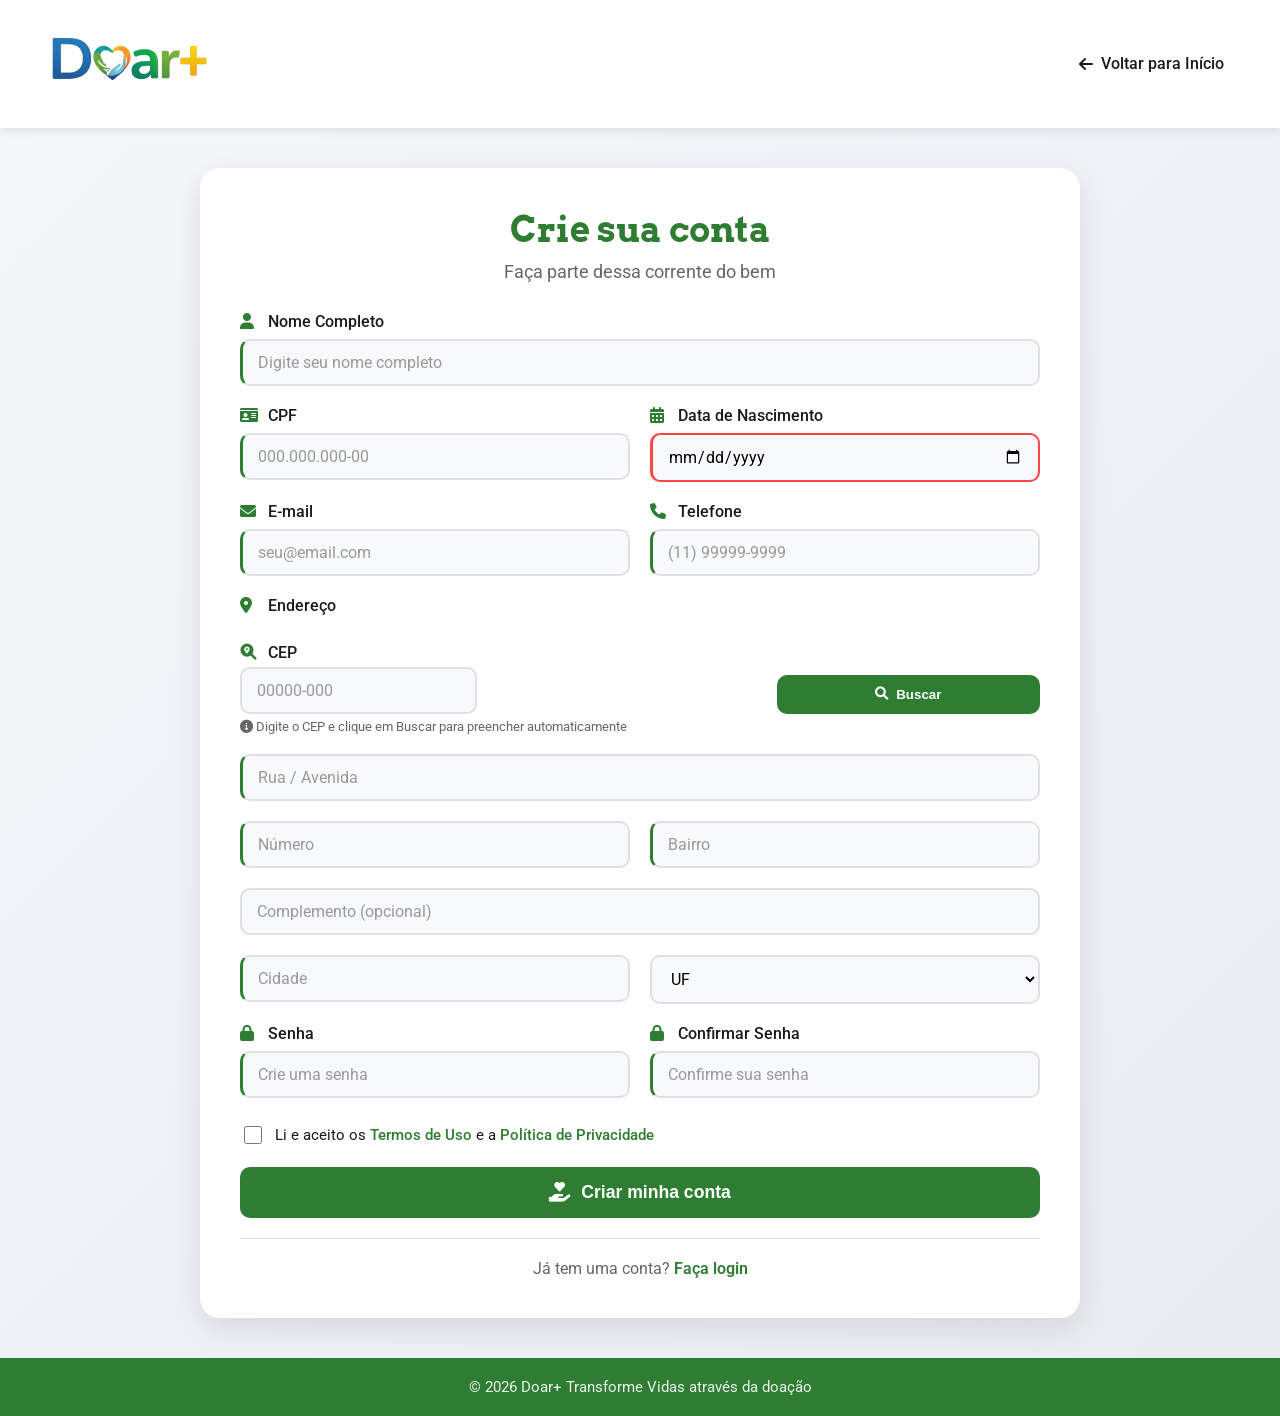
==== commit 84cba308: "feat: atualiza cadastro com CEP e API ViaCEP" ====
--- a/cadastro.html
+++ b/cadastro.html
@@ -15,7 +15,7 @@
     <header class="header-login">
         <div class="container-header-login">
             <a href="index.html" class="logo-area">
-                <a href="index.html"><img src="foto.png" alt="Logo Doar+" class="minha-logo"></a>
+                <img src="imagens/logoDoar.png" alt="Logo Doar+" class="minha-logo">
             </a>
             <a href="index.html" class="btn-voltar-inicio">
                 <i class="fas fa-arrow-left"></i> Voltar para Início
@@ -30,7 +30,7 @@
                 <p>Faça parte dessa corrente do bem</p>
             </div>
 
-            <form class="login-form">
+            <form class="login-form" id="formCadastro">
                 <div class="form-grid">
                     <!-- Nome Completo -->
                     <div class="form-group full-width">
@@ -75,13 +75,90 @@
                         <input type="tel" id="telefone" placeholder="(11) 99999-9999" required>
                     </div>
 
-                    <!-- Endereço -->
-                    <div class="form-group full-width">
-                        <label for="endereco">
+                    <!-- ENDEREÇO COMPLETO SEPARADO COM CEP -->
+                    <div class="form-group full-width">
+                        <label>
                             <i class="fas fa-map-marker-alt"></i>
-                            Endereço Completo
-                        </label>
-                        <input type="text" id="endereco" placeholder="Rua, número, bairro, cidade - UF" required>
+                            Endereço
+                        </label>
+                    </div>
+
+                    <!-- CEP com busca automática -->
+                    <div class="form-group full-width">
+                        <div style="display: flex; gap: 10px; align-items: flex-end;">
+                            <div style="flex: 2;">
+                                <label for="cep" style="margin-bottom: 5px;">
+                                    <i class="fas fa-search-location"></i>
+                                    CEP
+                                </label>
+                                <input type="text" id="cep" placeholder="00000-000" maxlength="9" style="flex: 1;">
+                            </div>
+                            <div style="flex: 1;">
+                                <button type="button" id="btnBuscarCep" class="btn-buscar-cep">
+                                    <i class="fas fa-search"></i> Buscar
+                                </button>
+                            </div>
+                        </div>
+                        <small style="color: #666; display: block; margin-top: 5px;">
+                            <i class="fas fa-info-circle"></i> Digite o CEP e clique em Buscar para preencher automaticamente
+                        </small>
+                    </div>
+
+                    <!-- Rua -->
+                    <div class="form-group full-width">
+                        <input type="text" id="rua" placeholder="Rua / Avenida" required>
+                    </div>
+
+                    <!-- Número e Bairro -->
+                    <div class="form-group">
+                        <input type="text" id="numero" placeholder="Número" required>
+                    </div>
+
+                    <div class="form-group">
+                        <input type="text" id="bairro" placeholder="Bairro" required>
+                    </div>
+
+                    <!-- Complemento -->
+                    <div class="form-group full-width">
+                        <input type="text" id="complemento" placeholder="Complemento (opcional)">
+                    </div>
+
+                    <!-- Cidade e UF -->
+                    <div class="form-group">
+                        <input type="text" id="cidade" placeholder="Cidade" required>
+                    </div>
+
+                    <div class="form-group">
+                        <select id="uf" required>
+                            <option value="">UF</option>
+                            <option value="AC">AC</option>
+                            <option value="AL">AL</option>
+                            <option value="AP">AP</option>
+                            <option value="AM">AM</option>
+                            <option value="BA">BA</option>
+                            <option value="CE">CE</option>
+                            <option value="DF">DF</option>
+                            <option value="ES">ES</option>
+                            <option value="GO">GO</option>
+                            <option value="MA">MA</option>
+                            <option value="MT">MT</option>
+                            <option value="MS">MS</option>
+                            <option value="MG">MG</option>
+                            <option value="PA">PA</option>
+                            <option value="PB">PB</option>
+                            <option value="PR">PR</option>
+                            <option value="PE">PE</option>
+                            <option value="PI">PI</option>
+                            <option value="RJ">RJ</option>
+                            <option value="RN">RN</option>
+                            <option value="RS">RS</option>
+                            <option value="RO">RO</option>
+                            <option value="RR">RR</option>
+                            <option value="SC">SC</option>
+                            <option value="SP">SP</option>
+                            <option value="SE">SE</option>
+                            <option value="TO">TO</option>
+                        </select>
                     </div>
 
                     <!-- Senha e Confirmar Senha -->
@@ -127,8 +204,147 @@
     <!-- Footer simplificado -->
     <footer class="footer-login">
         <div class="container-footer-login">
-            <p>&copy; 2026 Doar+ - Transforme Vidas através da doação</p>
+            <p>&copy; 2026 Doar+ Transforme Vidas através da doação</p>
         </div>
     </footer>
+
+    <script>
+        // Formatação automática do CEP
+        const cepInput = document.getElementById('cep');
+        
+        cepInput.addEventListener('input', function(e) {
+            let value = e.target.value.replace(/\D/g, '');
+            if (value.length > 5) {
+                value = value.slice(0, 5) + '-' + value.slice(5, 8);
+            }
+            e.target.value = value;
+        });
+
+        // Função para buscar CEP na API ViaCEP
+        async function buscarCep() {
+            const cep = document.getElementById('cep').value.replace(/\D/g, '');
+            const btnBuscar = document.getElementById('btnBuscarCep');
+            
+            if (cep.length !== 8) {
+                alert('Por favor, digite um CEP válido com 8 números');
+                return;
+            }
+
+            // Mostrar loading no botão
+            const originalText = btnBuscar.innerHTML;
+            btnBuscar.innerHTML = '<i class="fas fa-spinner fa-pulse"></i> Buscando...';
+            btnBuscar.disabled = true;
+
+            try {
+                // Chamada para a API ViaCEP
+                const response = await fetch(`https://viacep.com.br/ws/${cep}/json/`);
+                const data = await response.json();
+
+                if (data.erro) {
+                    alert('CEP não encontrado. Verifique o número digitado.');
+                    return;
+                }
+
+                // Preencher os campos com os dados retornados
+                document.getElementById('rua').value = data.logradouro || '';
+                document.getElementById('bairro').value = data.bairro || '';
+                document.getElementById('cidade').value = data.localidade || '';
+                document.getElementById('uf').value = data.uf || '';
+                
+                // Se tiver complemento, preencher
+                if (data.complemento) {
+                    document.getElementById('complemento').value = data.complemento;
+                }
+
+                // Foco automático no campo número após buscar
+                document.getElementById('numero').focus();
+                
+                // Pequeno feedback visual
+                Object.assign(document.getElementById('rua').style, { 
+                    borderColor: '#4caf50', 
+                    transition: '0.3s' 
+                });
+                setTimeout(() => {
+                    document.getElementById('rua').style.borderColor = '#e0e0e0';
+                }, 2000);
+
+            } catch (error) {
+                console.error('Erro ao buscar CEP:', error);
+                alert('Erro ao buscar CEP. Verifique sua conexão com a internet.');
+            } finally {
+                // Restaurar botão
+                btnBuscar.innerHTML = originalText;
+                btnBuscar.disabled = false;
+            }
+        }
+
+        // Buscar automaticamente ao pressionar Enter no campo CEP
+        cepInput.addEventListener('keypress', function(e) {
+            if (e.key === 'Enter') {
+                e.preventDefault();
+                buscarCep();
+            }
+        });
+
+        // Evento do botão de buscar
+        document.getElementById('btnBuscarCep').addEventListener('click', buscarCep);
+
+        // Validação de senha no submit
+        document.getElementById('formCadastro').addEventListener('submit', function(e) {
+            e.preventDefault();
+            
+            const senha = document.getElementById('senha').value;
+            const confirmarSenha = document.getElementById('confirmar-senha').value;
+            
+            if (senha !== confirmarSenha) {
+                alert('As senhas não coincidem!');
+                return;
+            }
+            
+            if (senha.length < 6) {
+                alert('A senha deve ter no mínimo 6 caracteres');
+                return;
+            }
+            
+            // Se chegou aqui, todos os campos estão OK
+            alert('Cadastro realizado com sucesso!\nBem-vindo ao Doar+');
+            // Aqui você pode redirecionar para a página de login
+            // window.location.href = 'login.html';
+        });
+
+        // Máscara para CPF
+        const cpfInput = document.getElementById('cpf');
+        cpfInput.addEventListener('input', function(e) {
+            let value = e.target.value.replace(/\D/g, '');
+            if (value.length > 11) value = value.slice(0, 11);
+            
+            if (value.length > 9) {
+                value = value.slice(0, 3) + '.' + value.slice(3, 6) + '.' + value.slice(6, 9) + '-' + value.slice(9, 11);
+            } else if (value.length > 6) {
+                value = value.slice(0, 3) + '.' + value.slice(3, 6) + '.' + value.slice(6, 9);
+            } else if (value.length > 3) {
+                value = value.slice(0, 3) + '.' + value.slice(3, 6);
+            }
+            e.target.value = value;
+        });
+
+        // Máscara para Telefone
+        const telefoneInput = document.getElementById('telefone');
+        telefoneInput.addEventListener('input', function(e) {
+            let value = e.target.value.replace(/\D/g, '');
+            if (value.length > 11) value = value.slice(0, 11);
+            
+            if (value.length > 10) {
+                value = '(' + value.slice(0, 2) + ') ' + value.slice(2, 7) + '-' + value.slice(7, 11);
+            } else if (value.length > 6) {
+                value = '(' + value.slice(0, 2) + ') ' + value.slice(2, 6) + '-' + value.slice(6, 10);
+            } else if (value.length > 2) {
+                value = '(' + value.slice(0, 2) + ') ' + value.slice(2, 6);
+            } else if (value.length > 0) {
+                value = '(' + value;
+            }
+            e.target.value = value;
+        });
+    </script>
 </body>
 </html>
--- a/estilo.css
+++ b/estilo.css
@@ -23,7 +23,7 @@
 
 /* ===== HEADER PRINCIPAL ===== */
 .header {
-    position: fixed;
+    position: static;
     top: 0;
     left: 0;
     width: 100%;
@@ -47,8 +47,8 @@
 }
 
 .logo-area .minha-logo {
-    width: 90px;
-    height: 80px;
+    width: 180px;
+    height: auto;
     cursor: pointer;
 }
 
@@ -89,9 +89,19 @@
 /* Botões do Header */
 .acoes-header {
     display: flex;
-    gap: 10px;
-    z-index: 10;
-}
+    align-items: center;
+}
+
+.foto-perfil-circulo {
+    width: 60px;
+    height: 60px;
+    border-radius: 50%;
+    object-fit: cover;
+    border: 2px solid #fff; 
+    
+}
+
+
 
 .btn-login-moderno {
     text-decoration: none;
@@ -272,14 +282,20 @@
     padding: 10px 0;
 }
 
+/* Ajuste da logo */
+.header-login img {
+    width: 180px;
+    height: auto;
+}
+
 .container-header-login {
     max-width: 1200px;
     margin: 0 auto;
-    padding: 0 20px;
-    display: flex;
-    justify-content: space-between;
-    align-items: center;
-}
+    padding: 0 15px;
+    display: flex;
+    align-items: center;
+}
+
 
 .btn-voltar-inicio {
     display: flex;
@@ -292,6 +308,7 @@
     border-radius: 5px;
     transition: 0.3s;
     cursor: pointer;
+    margin-left: auto;
 }
 
 .btn-voltar-inicio:hover {
@@ -1132,25 +1149,7 @@
     border-color: var(--verde-claro);
 }
 
-/* ===== ANIMAÇÕES ===== */
-@keyframes fadeIn {
-    from {
-        opacity: 0;
-        transform: translateY(20px);
-    }
-    to {
-        opacity: 1;
-        transform: translateY(0);
-    }
-}
-
-.login-container,
-.login-container-simples,
-.card-doacao,
-.contato-info,
-.contato-form {
-    animation: fadeIn 0.5s ease-out;
-}
+
 
 /* ===== MENSAGENS DE ALERTA ===== */
 .alert-sucesso {
@@ -1335,4 +1334,40 @@
         flex-direction: column;
         gap: 10px;
     }
+}
+
+/* Botão de busca CEP */
+.btn-buscar-cep {
+    background: var(--cor-primaria);
+    color: var(--branco);
+    border: none;
+    padding: 12px 20px;
+    border-radius: 10px;
+    font-weight: 600;
+    cursor: pointer;
+    transition: all 0.3s;
+    width: 100%;
+    display: flex;
+    align-items: center;
+    justify-content: center;
+    gap: 8px;
+}
+
+.btn-buscar-cep:hover {
+    background: var(--verde-escuro);
+    transform: translateY(-2px);
+    box-shadow: 0 5px 15px rgba(46, 125, 50, 0.3);
+}
+
+.btn-buscar-cep:disabled {
+    background: #999;
+    cursor: not-allowed;
+    transform: none;
+}
+
+/* Container de loading */
+@keyframes pulse {
+    0% { opacity: 1; }
+    50% { opacity: 0.5; }
+    100% { opacity: 1; }
 }
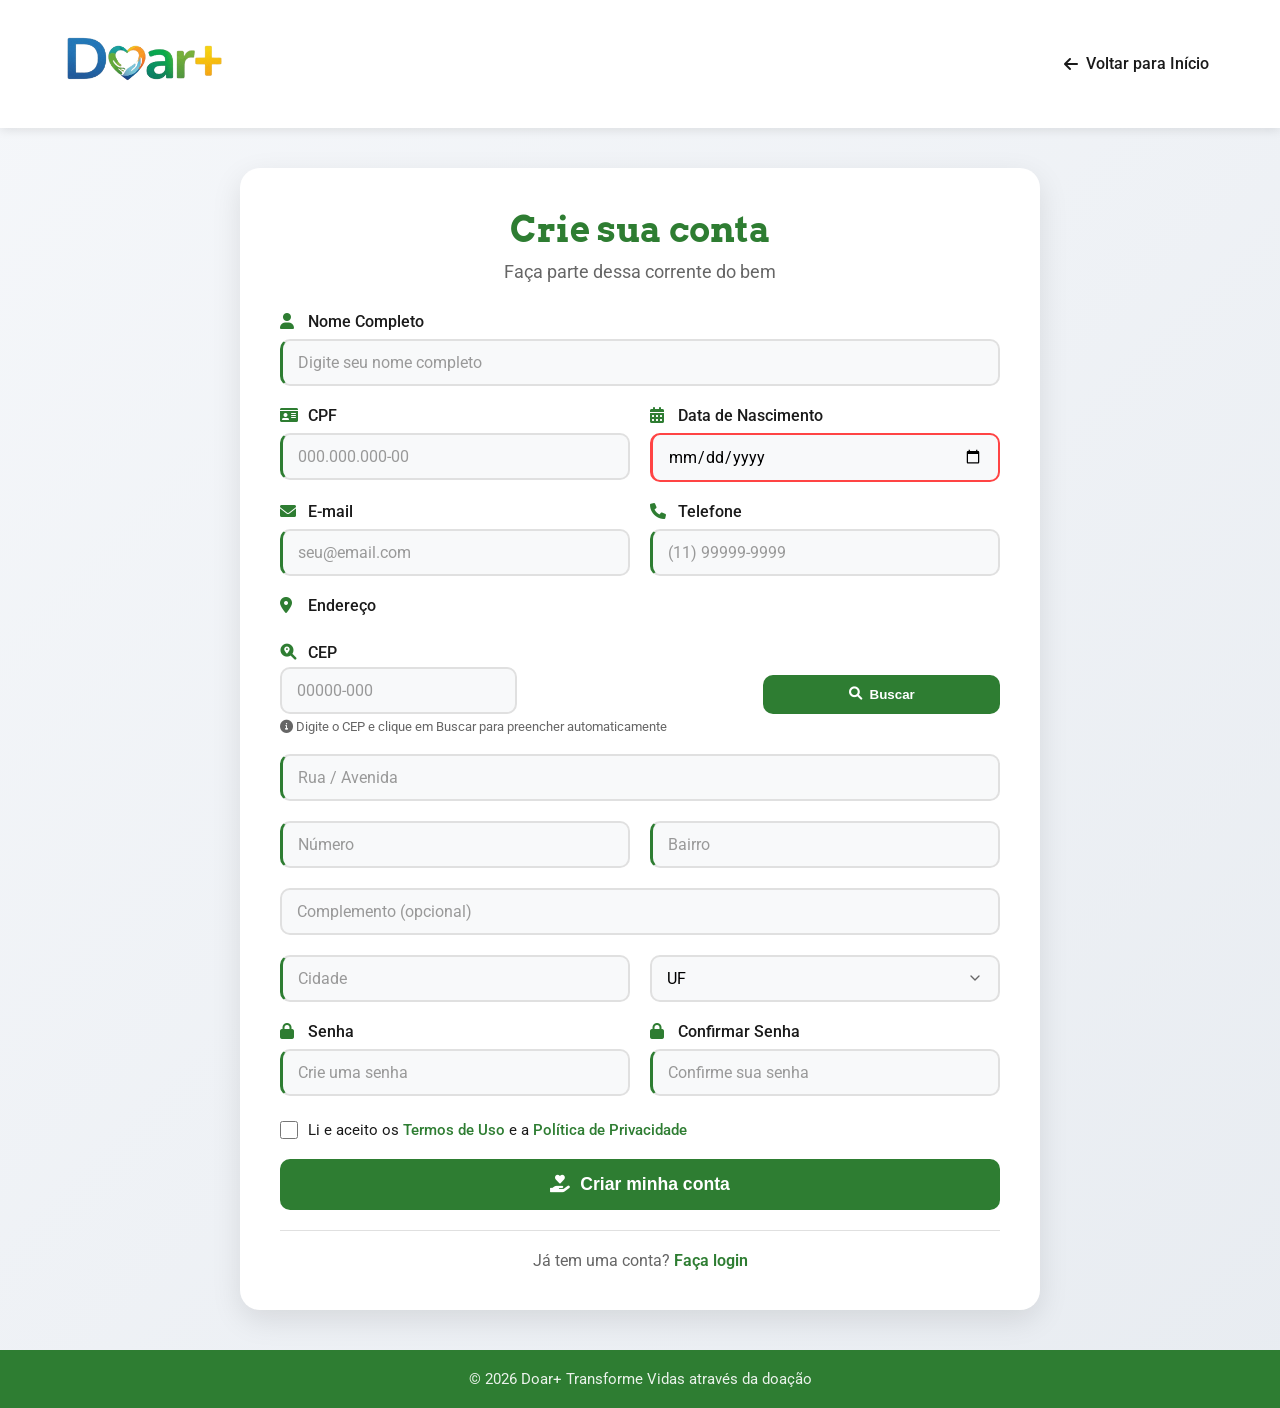
==== commit 8c90ab92: "Pasta Alteradas" ====
--- a/cadastro.html
+++ b/cadastro.html
@@ -8,7 +8,13 @@
     <link rel="preconnect" href="https://fonts.gstatic.com" crossorigin>
     <link href="https://fonts.googleapis.com/css2?family=Arvo:wght@400;700&family=Roboto:wght@400;500;700&display=swap" rel="stylesheet">
     <link rel="stylesheet" href="https://cdnjs.cloudflare.com/ajax/libs/font-awesome/6.0.0/css/all.min.css">
-    <link rel="stylesheet" href="estilo.css">
+    <link rel="stylesheet" href="css/global.css">
+    <link rel="stylesheet" href="css/header.css">
+    <link rel="stylesheet" href="css/footer.css">
+    <link rel="stylesheet" href="css/componentes.css">
+    <link rel="stylesheet" href="css/formularios.css">
+    <link rel="stylesheet" href="css/paginas.css">
+    <link rel="stylesheet" href="css/responsivo.css">
 </head>
 <body class="body-login">
     <!-- Header simplificado -->
--- a/css/global.css
+++ b/css/global.css
@@ -0,0 +1,51 @@
+/* ===== VARIÁVEIS GLOBAIS ===== */
+:root {
+    --cor-primaria: #2e7d32;
+    --cor-secundaria: #1565c0;
+    --texto-escuro: #1a1a1a;
+    --branco: #ffffff;
+    --cinza-claro: #f4f7f6;
+    --destaque-amarelo: #feb236;
+    --verde-claro: #4caf50;
+    --verde-escuro: #1b5e20;
+    --cinza-input: #f8f9fa;
+    --sombra-suave: 0 10px 30px rgba(0,0,0,0.1);
+    --vermelho-erro: #ff4444;
+    --azul-link: #1976d2;
+}
+
+/* ===== ESTILOS GERAIS ===== */
+* {
+    margin: 0;
+    padding: 0;
+    box-sizing: border-box;
+}
+
+body {
+    margin: 0;
+    font-family: 'Roboto', sans-serif;
+    background-color: var(--cinza-claro);
+}
+
+/* ===== MENSAGENS DE ALERTA ===== */
+.alert-sucesso {
+    background: #4caf50;
+    color: white;
+    text-align: center;
+    padding: 10px;
+    position: fixed;
+    top: 80px;
+    width: 100%;
+    z-index: 999;
+}
+
+.alert-erro {
+    background: #ff4444;
+    color: white;
+    text-align: center;
+    padding: 10px;
+    position: fixed;
+    top: 80px;
+    width: 100%;
+    z-index: 999;
+}
--- a/css/header.css
+++ b/css/header.css
@@ -0,0 +1,152 @@
+/* ===== HEADER PRINCIPAL ===== */
+.header {
+    position: static;
+    top: 0;
+    left: 0;
+    width: 100%;
+    background: rgba(255, 255, 255, 0.95);
+    z-index: 1000;
+}
+
+.container-header {
+    max-width: 1200px;
+    margin: auto;
+    display: flex;
+    align-items: center;
+    justify-content: space-between;
+    padding: 10px 20px;
+    position: relative;
+}
+
+/* Logo */
+.logo-area {
+    cursor: pointer;
+}
+
+.logo-area .minha-logo {
+    width: 180px;
+    height: auto;
+    cursor: pointer;
+}
+
+/* Menu Central */
+.menu {
+    position: absolute;
+    left: 50%;
+    transform: translateX(-50%);
+}
+
+.menu ul {
+    list-style: none;
+    display: flex;
+    gap: 35px;
+    margin: 0;
+    padding: 0;
+}
+
+.menu a {
+    text-decoration: none;
+    color: var(--texto-escuro);
+    font-weight: 600;
+    transition: 0.3s;
+    cursor: pointer;
+}
+
+.menu a:hover {
+    color: var(--cor-primaria);
+    transform: translateY(-2px);
+    display: inline-block;
+}
+
+.menu a.active {
+    color: var(--cor-primaria);
+    border-bottom: 2px solid var(--cor-primaria);
+}
+
+/* Botões do Header */
+.acoes-header {
+    display: flex;
+    align-items: center;
+}
+
+.foto-perfil-circulo {
+    width: 60px;
+    height: 60px;
+    border-radius: 50%;
+    object-fit: cover;
+    border: 2px solid #fff;
+}
+
+.btn-login-moderno {
+    text-decoration: none;
+    color: var(--texto-escuro);
+    border: 2px solid var(--texto-escuro);
+    padding: 8px 20px;
+    border-radius: 5px;
+    font-weight: 600;
+    transition: 0.3s;
+    cursor: pointer;
+}
+
+.btn-login-moderno:hover {
+    background: var(--texto-escuro);
+    color: var(--branco);
+}
+
+.btn-cadastro-moderno {
+    text-decoration: none;
+    color: var(--branco);
+    background: var(--cor-primaria);
+    border: 2px solid var(--cor-primaria);
+    padding: 8px 20px;
+    border-radius: 5px;
+    font-weight: 600;
+    transition: 0.3s;
+    cursor: pointer;
+}
+
+.btn-cadastro-moderno:hover {
+    background: var(--verde-escuro);
+    border-color: var(--verde-escuro);
+    transform: translateY(-2px);
+    box-shadow: 0 5px 15px rgba(46, 125, 50, 0.3);
+}
+
+/* Header do Login */
+.header-login {
+    background: var(--branco);
+    box-shadow: 0 2px 10px rgba(0,0,0,0.1);
+    padding: 10px 0;
+}
+
+.header-login img {
+    width: 180px;
+    height: auto;
+}
+
+.container-header-login {
+    max-width: 1200px;
+    margin: 0 auto;
+    padding: 0 15px;
+    display: flex;
+    align-items: center;
+}
+
+.btn-voltar-inicio {
+    display: flex;
+    align-items: center;
+    gap: 8px;
+    text-decoration: none;
+    color: var(--texto-escuro);
+    font-weight: 500;
+    padding: 8px 16px;
+    border-radius: 5px;
+    transition: 0.3s;
+    cursor: pointer;
+    margin-left: auto;
+}
+
+.btn-voltar-inicio:hover {
+    background: var(--cinza-claro);
+    color: var(--cor-primaria);
+}
--- a/css/footer.css
+++ b/css/footer.css
@@ -0,0 +1,63 @@
+/* ===== FOOTER PRINCIPAL ===== */
+.footer {
+    background-color: var(--cor-primaria);
+    color: var(--branco);
+    padding: 60px 20px 20px;
+}
+
+.container-footer {
+    max-width: 1200px;
+    margin: 0 auto;
+    display: grid;
+    grid-template-columns: repeat(3, 1fr);
+    gap: 50px;
+}
+
+.footer .logo-text { 
+    color: var(--branco); 
+}
+
+.footer-links ul { 
+    list-style: none; 
+    padding: 0; 
+}
+
+.footer-links a {
+    text-decoration: none;
+    color: rgba(255, 255, 255, 0.7);
+    transition: 0.3s;
+    display: inline-block;
+    cursor: pointer;
+}
+
+.footer-links a:hover {
+    color: var(--destaque-amarelo);
+    padding-left: 10px;
+}
+
+.footer-bottom {
+    margin-top: 40px;
+    padding-top: 20px;
+    border-top: 1px solid rgba(255,255,255,0.2);
+    text-align: center;
+    color: rgba(255,255,255,0.5);
+}
+
+/* Footer do Login */
+.footer-login {
+    background: var(--cor-primaria);
+    color: var(--branco);
+    padding: 20px;
+    text-align: center;
+}
+
+.container-footer-login {
+    max-width: 1200px;
+    margin: 0 auto;
+}
+
+.footer-login p {
+    margin: 0;
+    opacity: 0.9;
+    font-size: 0.95rem;
+}
--- a/css/componentes.css
+++ b/css/componentes.css
@@ -0,0 +1,260 @@
+/* ===== BOTÕES PRINCIPAIS ===== */
+.btn-principal {
+    padding: 15px 35px;
+    text-decoration: none;
+    font-weight: bold;
+    border-radius: 5px;
+    transition: 0.3s;
+    background: var(--cor-primaria);
+    color: var(--branco);
+    cursor: pointer;
+}
+
+.btn-principal:hover {
+    background: #1b5e20;
+    transform: scale(1.05);
+}
+
+.btn-secundario {
+    padding: 15px 35px;
+    text-decoration: none;
+    font-weight: bold;
+    border-radius: 5px;
+    transition: 0.3s;
+    background: transparent;
+    border: 2px solid var(--branco);
+    color: var(--branco);
+    cursor: pointer;
+}
+
+.btn-secundario:hover {
+    background: var(--branco);
+    color: var(--texto-escuro);
+}
+
+.btn-doacoes {
+    padding: 15px 35px;
+    text-decoration: none;
+    font-weight: bold;
+    border-radius: 5px;
+    transition: 0.3s;
+    background: var(--azul-link);
+    color: var(--branco);
+    border: 2px solid var(--azul-link);
+    cursor: pointer;
+}
+
+.btn-doacoes:hover {
+    background: #0d47a1;
+    border-color: #0d47a1;
+    transform: scale(1.05);
+}
+
+/* Botão de busca CEP */
+.btn-buscar-cep {
+    background: var(--cor-primaria);
+    color: var(--branco);
+    border: none;
+    padding: 12px 20px;
+    border-radius: 10px;
+    font-weight: 600;
+    cursor: pointer;
+    transition: all 0.3s;
+    width: 100%;
+    display: flex;
+    align-items: center;
+    justify-content: center;
+    gap: 8px;
+}
+
+.btn-buscar-cep:hover {
+    background: var(--verde-escuro);
+    transform: translateY(-2px);
+    box-shadow: 0 5px 15px rgba(46, 125, 50, 0.3);
+}
+
+.btn-buscar-cep:disabled {
+    background: #999;
+    cursor: not-allowed;
+    transform: none;
+}
+
+/* ===== CARDS DE DOAÇÕES ===== */
+.doacoes-grid {
+    display: grid;
+    grid-template-columns: repeat(3, 1fr);
+    gap: 25px;
+}
+
+.card-doacao {
+    background: var(--branco);
+    border-radius: 15px;
+    overflow: hidden;
+    box-shadow: var(--sombra-suave);
+    transition: 0.3s;
+    position: relative;
+    cursor: pointer;
+}
+
+.card-doacao:hover {
+    transform: translateY(-5px);
+    box-shadow: 0 15px 40px rgba(0,0,0,0.15);
+}
+
+.card-imagem {
+    height: 200px;
+    background: #e0e0e0;
+    position: relative;
+    overflow: hidden;
+}
+
+.card-imagem img {
+    width: 100%;
+    height: 100%;
+    object-fit: cover;
+    transition: 0.3s;
+    cursor: pointer;
+}
+
+.card-doacao:hover .card-imagem img {
+    transform: scale(1.1);
+}
+
+.card-categoria {
+    position: absolute;
+    top: 10px;
+    right: 10px;
+    background: var(--cor-primaria);
+    color: var(--branco);
+    padding: 5px 12px;
+    border-radius: 20px;
+    font-size: 0.8rem;
+    font-weight: 600;
+    z-index: 1;
+    cursor: default;
+}
+
+.card-conteudo {
+    padding: 20px;
+}
+
+.card-titulo {
+    font-size: 1.2rem;
+    font-weight: 600;
+    color: var(--texto-escuro);
+    margin-bottom: 10px;
+    cursor: pointer;
+}
+
+.card-descricao {
+    color: #666;
+    font-size: 0.9rem;
+    margin-bottom: 15px;
+    line-height: 1.5;
+    display: -webkit-box;
+    -webkit-line-clamp: 2;
+    -webkit-box-orient: vertical;
+    overflow: hidden;
+    cursor: pointer;
+}
+
+.card-info {
+    display: flex;
+    gap: 15px;
+    margin-bottom: 15px;
+    font-size: 0.9rem;
+    color: #888;
+    cursor: pointer;
+}
+
+.card-info i {
+    color: var(--cor-primaria);
+    width: 16px;
+}
+
+.card-footer {
+    display: flex;
+    justify-content: space-between;
+    align-items: center;
+    border-top: 1px solid #e0e0e0;
+    padding-top: 15px;
+}
+
+.card-doador {
+    display: flex;
+    align-items: center;
+    gap: 8px;
+    font-size: 0.9rem;
+    color: #666;
+    cursor: pointer;
+}
+
+.card-doador i {
+    color: var(--cor-primaria);
+}
+
+.btn-interessado {
+    background: var(--cor-primaria);
+    color: var(--branco);
+    border: none;
+    padding: 8px 18px;
+    border-radius: 8px;
+    font-size: 0.9rem;
+    font-weight: 600;
+    cursor: pointer;
+    transition: 0.3s;
+    display: flex;
+    align-items: center;
+    gap: 5px;
+}
+
+.btn-interessado:hover {
+    background: var(--verde-escuro);
+    transform: scale(1.05);
+}
+
+/* ===== FILTROS ===== */
+.filtros {
+    display: flex;
+    gap: 15px;
+    margin-bottom: 30px;
+    flex-wrap: wrap;
+}
+
+.filtros select,
+.filtros input {
+    padding: 12px 15px;
+    border: 2px solid #e0e0e0;
+    border-radius: 8px;
+    font-size: 1rem;
+    flex: 1;
+    min-width: 200px;
+    font-family: 'Roboto', sans-serif;
+    cursor: pointer;
+}
+
+.filtros select:focus,
+.filtros input:focus {
+    outline: none;
+    border-color: var(--cor-primaria);
+}
+
+.filtros button {
+    padding: 12px 25px;
+    background: var(--cor-primaria);
+    color: var(--branco);
+    border: none;
+    border-radius: 8px;
+    cursor: pointer;
+    transition: 0.3s;
+    display: flex;
+    align-items: center;
+    gap: 8px;
+    font-weight: 600;
+    font-size: 1rem;
+}
+
+.filtros button:hover {
+    background: var(--verde-escuro);
+    transform: translateY(-2px);
+}
--- a/css/formularios.css
+++ b/css/formularios.css
@@ -0,0 +1,519 @@
+/* ===== PÁGINAS DE LOGIN/CADASTRO ===== */
+.body-login {
+    min-height: 100vh;
+    display: flex;
+    flex-direction: column;
+    background: linear-gradient(135deg, #f5f7fa 0%, #e8ecf1 100%);
+    margin: 0;
+}
+
+.login-main {
+    flex: 1;
+    display: flex;
+    align-items: center;
+    justify-content: center;
+    padding: 40px 20px;
+}
+
+.login-container {
+    background: var(--branco);
+    border-radius: 20px;
+    box-shadow: var(--sombra-suave);
+    max-width: 800px;
+    width: 100%;
+    padding: 40px;
+}
+
+.login-container-simples {
+    background: var(--branco);
+    border-radius: 20px;
+    box-shadow: var(--sombra-suave);
+    max-width: 450px;
+    width: 100%;
+    padding: 40px;
+}
+
+.login-header {
+    text-align: center;
+    margin-bottom: 30px;
+}
+
+.login-header h2 {
+    font-family: 'Arvo', serif;
+    font-size: 2.2rem;
+    color: var(--cor-primaria);
+    margin: 0 0 10px;
+}
+
+.login-header p {
+    color: #666;
+    font-size: 1.1rem;
+    margin: 0;
+}
+
+/* Grids dos Formulários */
+.form-grid {
+    display: grid;
+    grid-template-columns: 1fr 1fr;
+    gap: 20px;
+}
+
+.login-form-simples {
+    display: flex;
+    flex-direction: column;
+    gap: 20px;
+}
+
+/* Grupos de Formulário */
+.form-group {
+    display: flex;
+    flex-direction: column;
+}
+
+.form-group.full-width {
+    grid-column: span 2;
+}
+
+.form-group label {
+    margin-bottom: 8px;
+    font-weight: 500;
+    color: var(--texto-escuro);
+    display: flex;
+    align-items: center;
+    gap: 8px;
+    cursor: pointer;
+}
+
+.form-group label i {
+    color: var(--cor-primaria);
+    width: 20px;
+}
+
+.form-group input,
+.form-group textarea,
+.form-group select {
+    padding: 12px 15px;
+    border: 2px solid #e0e0e0;
+    border-radius: 10px;
+    font-size: 1rem;
+    transition: all 0.3s;
+    background: var(--cinza-input);
+    font-family: 'Roboto', sans-serif;
+}
+
+.form-group input:hover,
+.form-group textarea:hover,
+.form-group select:hover {
+    border-color: var(--verde-claro);
+}
+
+.form-group input:focus,
+.form-group textarea:focus,
+.form-group select:focus {
+    outline: none;
+    border-color: var(--cor-primaria);
+    box-shadow: 0 0 0 3px rgba(46, 125, 50, 0.1);
+}
+
+.form-group input::placeholder,
+.form-group textarea::placeholder {
+    color: #999;
+}
+
+.form-group textarea {
+    resize: vertical;
+    min-height: 120px;
+}
+
+.form-group select {
+    cursor: pointer;
+    appearance: none;
+    background-image: url("data:image/svg+xml;charset=UTF-8,%3csvg xmlns='http://www.w3.org/2000/svg' viewBox='0 0 24 24' fill='none' stroke='%23666' stroke-width='2' stroke-linecap='round' stroke-linejoin='round'%3e%3cpolyline points='6 9 12 15 18 9'%3e%3c/polyline%3e%3c/svg%3e");
+    background-repeat: no-repeat;
+    background-position: right 15px center;
+    background-size: 16px;
+}
+
+/* Validação */
+.form-group input:required {
+    border-left: 3px solid var(--cor-primaria);
+}
+
+.form-group input:invalid:not(:placeholder-shown) {
+    border-color: var(--vermelho-erro);
+}
+
+.form-group input:valid:not(:placeholder-shown) {
+    border-color: var(--verde-claro);
+}
+
+/* Opções do Login */
+.login-opcoes {
+    display: flex;
+    justify-content: space-between;
+    align-items: center;
+    margin: 10px 0;
+}
+
+.checkbox-container {
+    display: flex;
+    align-items: center;
+    gap: 8px;
+    cursor: pointer;
+    color: var(--texto-escuro);
+}
+
+.checkbox-container input[type="checkbox"] {
+    width: 18px;
+    height: 18px;
+    cursor: pointer;
+}
+
+.esqueci-senha {
+    color: var(--azul-link);
+    text-decoration: none;
+    font-size: 0.9rem;
+    transition: 0.3s;
+    cursor: pointer;
+}
+
+.esqueci-senha:hover {
+    color: var(--cor-primaria);
+    text-decoration: underline;
+}
+
+/* Botões de Login e Cadastro */
+.btn-login {
+    width: 100%;
+    padding: 15px;
+    background: var(--cor-primaria);
+    color: var(--branco);
+    border: none;
+    border-radius: 10px;
+    font-size: 1.1rem;
+    font-weight: 600;
+    display: flex;
+    align-items: center;
+    justify-content: center;
+    gap: 10px;
+    cursor: pointer;
+    transition: all 0.3s;
+}
+
+.btn-login:hover {
+    background: var(--verde-escuro);
+    transform: translateY(-2px);
+    box-shadow: 0 5px 15px rgba(46, 125, 50, 0.3);
+}
+
+.btn-cadastro {
+    width: 100%;
+    padding: 15px;
+    background: var(--cor-primaria);
+    color: var(--branco);
+    border: none;
+    border-radius: 10px;
+    font-size: 1.1rem;
+    font-weight: 600;
+    display: flex;
+    align-items: center;
+    justify-content: center;
+    gap: 10px;
+    cursor: pointer;
+    transition: all 0.3s;
+    margin-bottom: 20px;
+}
+
+.btn-cadastro:hover {
+    background: var(--verde-escuro);
+    transform: translateY(-2px);
+    box-shadow: 0 5px 15px rgba(46, 125, 50, 0.3);
+}
+
+/* Termos e Condições */
+.termos-group {
+    margin: 25px 0 20px;
+    display: flex;
+    align-items: center;
+    gap: 10px;
+}
+
+.termos-group input[type="checkbox"] {
+    width: 18px;
+    height: 18px;
+    cursor: pointer;
+}
+
+.termos-group label {
+    color: var(--texto-escuro);
+    font-size: 0.95rem;
+    cursor: pointer;
+}
+
+.termos-group a {
+    color: var(--cor-primaria);
+    text-decoration: none;
+    font-weight: 500;
+    cursor: pointer;
+}
+
+.termos-group a:hover {
+    text-decoration: underline;
+}
+
+/* Links */
+.cadastro-link {
+    text-align: center;
+    margin-top: 20px;
+    padding-top: 20px;
+    border-top: 1px solid #e0e0e0;
+}
+
+.cadastro-link p {
+    color: #666;
+    margin: 0;
+}
+
+.cadastro-link a {
+    color: var(--cor-primaria);
+    text-decoration: none;
+    font-weight: 600;
+    cursor: pointer;
+}
+
+.cadastro-link a:hover {
+    text-decoration: underline;
+}
+
+.login-options {
+    text-align: center;
+    border-top: 1px solid #e0e0e0;
+    padding-top: 20px;
+}
+
+.login-options p {
+    color: #666;
+    margin: 0;
+}
+
+.login-options a {
+    color: var(--cor-primaria);
+    text-decoration: none;
+    font-weight: 600;
+    cursor: pointer;
+}
+
+.login-options a:hover {
+    text-decoration: underline;
+}
+
+/* ===== PÁGINA DOAR ===== */
+.doar-container {
+    max-width: 800px;
+    margin: 120px auto 60px;
+    padding: 0 20px;
+}
+
+.doar-header {
+    text-align: center;
+    margin-bottom: 40px;
+}
+
+.doar-header h1 {
+    font-family: 'Arvo', serif;
+    font-size: 2.5rem;
+    color: var(--cor-primaria);
+    margin-bottom: 10px;
+}
+
+.doar-header p {
+    color: #666;
+    font-size: 1.1rem;
+}
+
+.doar-form {
+    background: var(--branco);
+    border-radius: 20px;
+    box-shadow: var(--sombra-suave);
+    padding: 40px;
+}
+
+.categoria-opcoes {
+    display: grid;
+    grid-template-columns: repeat(3, 1fr);
+    gap: 15px;
+    margin-top: 10px;
+}
+
+.categoria-item {
+    display: flex;
+    align-items: center;
+    gap: 8px;
+    padding: 10px;
+    border: 2px solid #e0e0e0;
+    border-radius: 10px;
+    cursor: pointer;
+    transition: 0.3s;
+}
+
+.categoria-item:hover {
+    border-color: var(--cor-primaria);
+    background: #f5f5f5;
+}
+
+.categoria-item input[type="radio"] {
+    width: 18px;
+    height: 18px;
+    accent-color: var(--cor-primaria);
+    cursor: pointer;
+}
+
+.chat-option {
+    background: #f8f9fa;
+    border-radius: 10px;
+    padding: 15px;
+    margin-top: 20px;
+    display: flex;
+    align-items: center;
+    gap: 15px;
+}
+
+.chat-option i {
+    font-size: 2rem;
+    color: var(--cor-primaria);
+}
+
+.btn-anunciar {
+    width: 100%;
+    padding: 15px;
+    background: var(--cor-primaria);
+    color: var(--branco);
+    border: none;
+    border-radius: 10px;
+    font-size: 1.2rem;
+    font-weight: 600;
+    display: flex;
+    align-items: center;
+    justify-content: center;
+    gap: 10px;
+    cursor: pointer;
+    transition: 0.3s;
+    margin-top: 30px;
+}
+
+.btn-anunciar:hover {
+    background: var(--verde-escuro);
+    transform: translateY(-3px);
+    box-shadow: var(--sombra-suave);
+}
+
+/* ===== PÁGINA CONTATO ===== */
+.contato-container {
+    max-width: 1200px;
+    margin: 120px auto 60px;
+    padding: 0 20px;
+}
+
+.contato-header {
+    text-align: center;
+    margin-bottom: 50px;
+}
+
+.contato-header h1 {
+    font-family: 'Arvo', serif;
+    font-size: 2.5rem;
+    color: var(--cor-primaria);
+    margin-bottom: 10px;
+}
+
+.contato-header p {
+    color: #666;
+    font-size: 1.1rem;
+}
+
+.contato-grid {
+    display: grid;
+    grid-template-columns: 1fr 1fr;
+    gap: 50px;
+}
+
+.contato-info {
+    background: var(--branco);
+    border-radius: 20px;
+    padding: 40px;
+    box-shadow: var(--sombra-suave);
+}
+
+.contato-info h2 {
+    font-family: 'Arvo', serif;
+    color: var(--cor-primaria);
+    margin-bottom: 30px;
+}
+
+.info-item {
+    display: flex;
+    gap: 20px;
+    margin-bottom: 30px;
+    align-items: flex-start;
+    cursor: pointer;
+}
+
+.info-item i {
+    font-size: 2rem;
+    color: var(--cor-primaria);
+    width: 40px;
+}
+
+.info-item h3 {
+    margin: 0 0 5px;
+    color: var(--texto-escuro);
+}
+
+.info-item p {
+    margin: 0;
+    color: #666;
+}
+
+.contato-form {
+    background: var(--branco);
+    border-radius: 20px;
+    padding: 40px;
+    box-shadow: var(--sombra-suave);
+}
+
+.contato-form h2 {
+    font-family: 'Arvo', serif;
+    color: var(--cor-primaria);
+    margin-bottom: 30px;
+}
+
+.btn-enviar {
+    width: 100%;
+    padding: 15px;
+    background: var(--cor-primaria);
+    color: var(--branco);
+    border: none;
+    border-radius: 10px;
+    font-size: 1.1rem;
+    font-weight: 600;
+    display: flex;
+    align-items: center;
+    justify-content: center;
+    gap: 10px;
+    cursor: pointer;
+    transition: 0.3s;
+}
+
+.btn-enviar:hover {
+    background: var(--verde-escuro);
+    transform: translateY(-3px);
+    box-shadow: var(--sombra-suave);
+}
+
+.mapa {
+    margin-top: 50px;
+    border-radius: 20px;
+    overflow: hidden;
+    box-shadow: var(--sombra-suave);
+    cursor: pointer;
+}
--- a/css/paginas.css
+++ b/css/paginas.css
@@ -0,0 +1,158 @@
+/* ===== HERO SECTION (PÁGINA INICIAL) ===== */
+.hero {
+    height: 100vh;
+    background: linear-gradient(rgba(0,0,0,0.4), rgba(0,0,0,0.4)), 
+                url('https://images.unsplash.com/photo-1488521787991-ed7bbaae773c?q=80&w=2070&auto=format&fit=crop') no-repeat center center/cover;
+    display: flex;
+    align-items: center;
+    justify-content: center;
+    text-align: center;
+}
+
+.hero-content h1 {
+    font-family: 'Arvo', serif;
+    font-size: 4.5rem;
+    color: var(--branco);
+    margin-bottom: 20px;
+}
+
+.hero-content p {
+    font-size: 1.3rem;
+    color: var(--branco);
+    max-width: 700px;
+    margin: 0 auto 30px;
+}
+
+.hero-btns {
+    display: flex;
+    gap: 20px;
+    justify-content: center;
+}
+
+/* ===== PÁGINA SOBRE ===== */
+.sobre-container {
+    max-width: 1200px;
+    margin: 120px auto 60px;
+    padding: 0 20px;
+}
+
+.sobre-header {
+    text-align: center;
+    margin-bottom: 50px;
+}
+
+.sobre-header h1 {
+    font-family: 'Arvo', serif;
+    font-size: 3rem;
+    color: var(--cor-primaria);
+    margin-bottom: 20px;
+}
+
+.sobre-header p {
+    font-size: 1.2rem;
+    color: #666;
+    max-width: 800px;
+    margin: 0 auto;
+}
+
+.sobre-grid {
+    display: grid;
+    grid-template-columns: 1fr 1fr;
+    gap: 50px;
+    align-items: center;
+    margin-bottom: 60px;
+}
+
+.sobre-texto h2 {
+    font-family: 'Arvo', serif;
+    color: var(--cor-primaria);
+    margin-bottom: 20px;
+}
+
+.sobre-texto p {
+    line-height: 1.8;
+    color: #444;
+    margin-bottom: 20px;
+}
+
+.sobre-imagem {
+    width: 100%;
+    border-radius: 20px;
+    overflow: hidden;
+    box-shadow: var(--sombra-suave);
+    cursor: pointer;
+}
+
+.sobre-imagem img {
+    width: 100%;
+    height: auto;
+    display: block;
+    transition: transform 0.3s;
+    cursor: pointer;
+}
+
+.sobre-imagem img:hover {
+    transform: scale(1.05);
+}
+
+/* ===== VALORES ===== */
+.valores {
+    background: linear-gradient(135deg, var(--cor-primaria) 0%, var(--verde-escuro) 100%);
+    color: var(--branco);
+    padding: 60px 40px;
+    border-radius: 20px;
+    margin-bottom: 60px;
+}
+
+.valores h2 {
+    text-align: center;
+    font-size: 2.5rem;
+    margin-bottom: 40px;
+}
+
+.valores-grid {
+    display: grid;
+    grid-template-columns: repeat(3, 1fr);
+    gap: 30px;
+}
+
+.valor-item {
+    text-align: center;
+    padding: 20px;
+    cursor: default;
+}
+
+.valor-item i {
+    font-size: 3rem;
+    margin-bottom: 20px;
+    color: var(--destaque-amarelo);
+}
+
+.valor-item h3 {
+    font-size: 1.5rem;
+    margin-bottom: 15px;
+}
+
+/* ===== PÁGINA VER DOAÇÕES ===== */
+.doacoes-container {
+    max-width: 1200px;
+    margin: 120px auto 60px;
+    padding: 0 20px;
+}
+
+.doacoes-header {
+    text-align: center;
+    margin-bottom: 50px;
+}
+
+.doacoes-header h1 {
+    font-family: 'Arvo', serif;
+    font-size: 2.5rem;
+    color: var(--cor-primaria);
+    margin-bottom: 10px;
+}
+
+.doacoes-header p {
+    color: #666;
+    font-size: 1.1rem;
+}
--- a/css/responsivo.css
+++ b/css/responsivo.css
@@ -0,0 +1,167 @@
+/* ===== RESPONSIVIDADE ===== */
+@media (max-width: 992px) {
+    .doacoes-grid,
+    .valores-grid {
+        grid-template-columns: repeat(2, 1fr);
+    }
+    
+    .contato-grid {
+        grid-template-columns: 1fr;
+    }
+}
+
+@media (max-width: 768px) {
+    /* Ajustes gerais */
+    .menu {
+        position: static;
+        transform: none;
+        margin: 10px 0;
+    }
+    
+    .menu ul {
+        gap: 20px;
+        flex-wrap: wrap;
+        justify-content: center;
+    }
+    
+    .container-header {
+        flex-direction: column;
+        gap: 15px;
+    }
+    
+    .acoes-header {
+        width: 100%;
+        justify-content: center;
+    }
+    
+    /* Ajustes hero */
+    .hero-content h1 {
+        font-size: 3rem;
+    }
+    
+    /* Ajustes grid */
+    .sobre-grid {
+        grid-template-columns: 1fr;
+    }
+    
+    .doacoes-grid,
+    .valores-grid {
+        grid-template-columns: 1fr;
+    }
+    
+    .categoria-opcoes {
+        grid-template-columns: repeat(2, 1fr);
+    }
+    
+    /* Ajustes containers */
+    .doacoes-container,
+    .sobre-container,
+    .contato-container,
+    .doar-container {
+        margin: 100px auto 40px;
+    }
+    
+    .doacoes-header h1,
+    .sobre-header h1,
+    .contato-header h1,
+    .doar-header h1 {
+        font-size: 2rem;
+    }
+    
+    /* Ajustes login/cadastro */
+    .login-container,
+    .login-container-simples {
+        padding: 30px 20px;
+    }
+    
+    .form-grid {
+        grid-template-columns: 1fr;
+    }
+    
+    .form-group.full-width {
+        grid-column: span 1;
+    }
+    
+    .login-header h2 {
+        font-size: 1.8rem;
+    }
+    
+    .container-header-login {
+        flex-direction: column;
+        gap: 10px;
+    }
+}
+
+@media (max-width: 576px) {
+    .hero-btns {
+        flex-direction: column;
+        align-items: center;
+    }
+    
+    .filtros {
+        flex-direction: column;
+    }
+    
+    .filtros select,
+    .filtros input,
+    .filtros button {
+        width: 100%;
+    }
+    
+    .categoria-opcoes {
+        grid-template-columns: 1fr;
+    }
+}
+
+@media (max-width: 480px) {
+    /* Ajustes hero */
+    .hero-content h1 {
+        font-size: 2.5rem;
+    }
+    
+    .hero-content p {
+        font-size: 1rem;
+    }
+    
+    /* Ajustes login/cadastro */
+    .login-container,
+    .login-container-simples {
+        padding: 20px 15px;
+    }
+    
+    .btn-login,
+    .btn-cadastro,
+    .btn-anunciar,
+    .btn-enviar {
+        padding: 12px;
+        font-size: 1rem;
+    }
+    
+    .login-opcoes {
+        flex-direction: column;
+        gap: 10px;
+        align-items: flex-start;
+    }
+    
+    /* Ajustes footer */
+    .container-footer {
+        grid-template-columns: 1fr;
+        gap: 30px;
+    }
+    
+    /* Ajustes cards */
+    .card-doacao {
+        margin: 0 10px;
+    }
+    
+    .info-item {
+        flex-direction: column;
+        gap: 10px;
+    }
+}
+
+@keyframes pulse {
+    0% { opacity: 1; }
+    50% { opacity: 0.5; }
+    100% { opacity: 1; }
+}
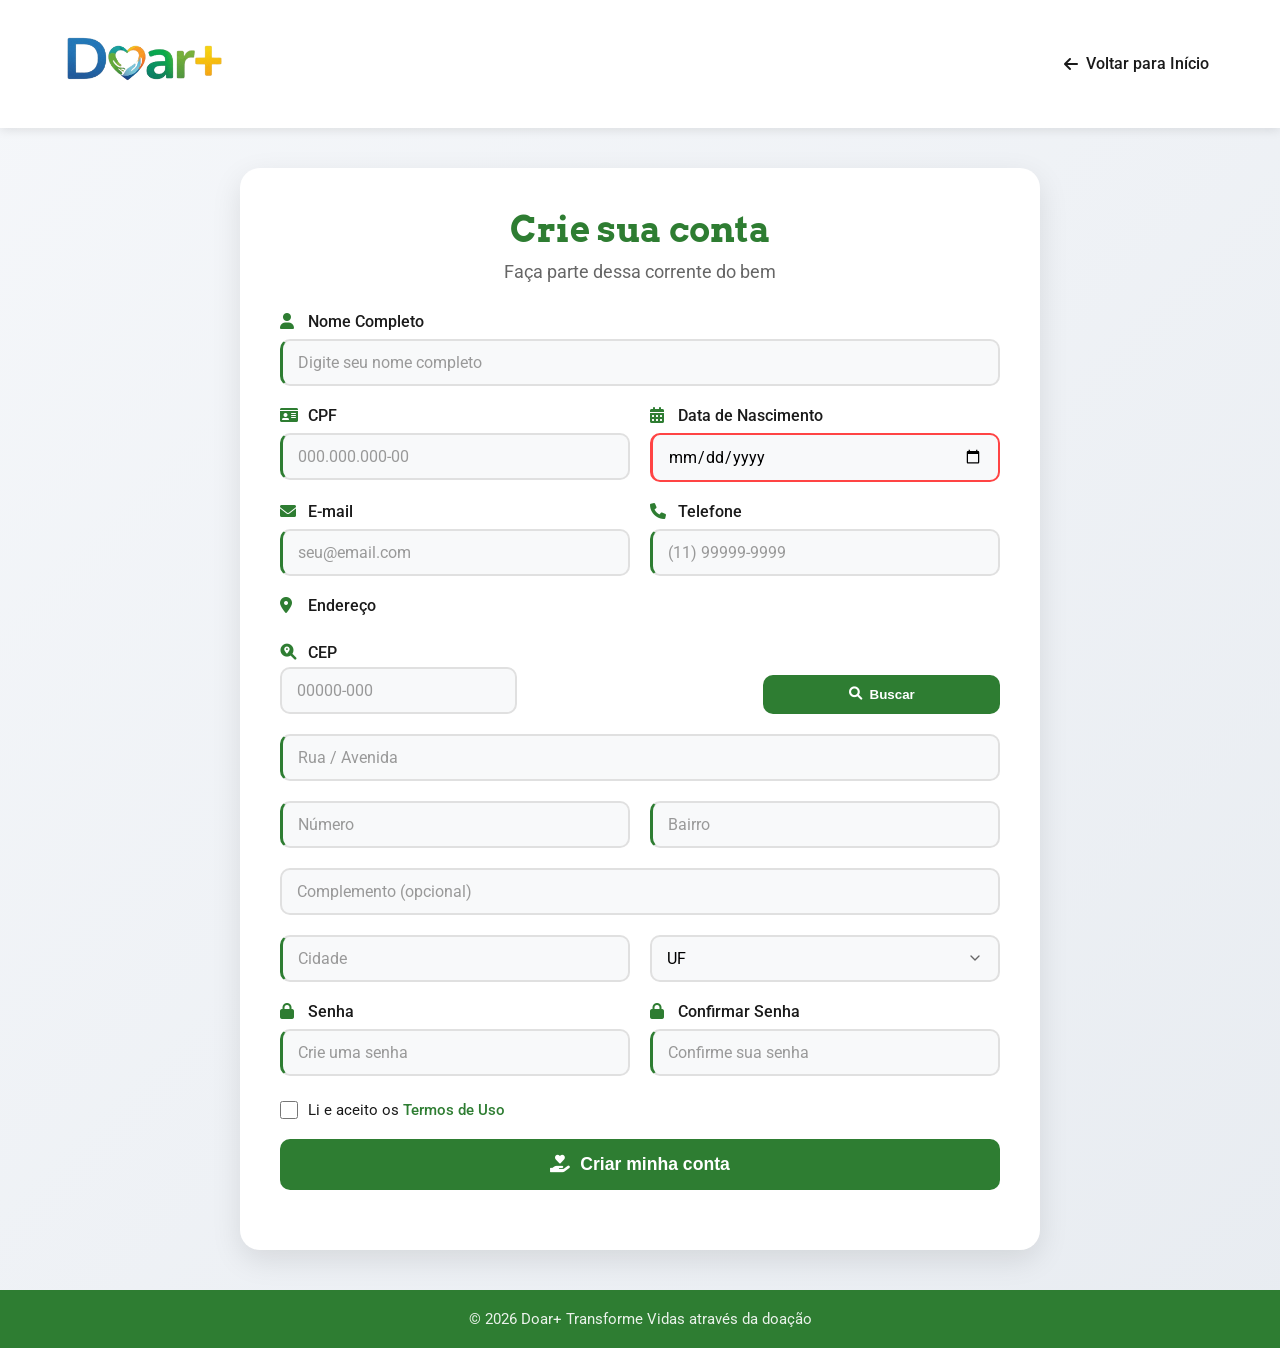
==== commit 80e5ed02: "Pro Andre" ====
--- a/cadastro.html
+++ b/cadastro.html
@@ -17,7 +17,6 @@
     <link rel="stylesheet" href="css/responsivo.css">
 </head>
 <body class="body-login">
-    <!-- Header simplificado -->
     <header class="header-login">
         <div class="container-header-login">
             <a href="index.html" class="logo-area">
@@ -36,86 +35,60 @@
                 <p>Faça parte dessa corrente do bem</p>
             </div>
 
+            <!-- ID: formCadastro (usado para o evento de submit) -->
             <form class="login-form" id="formCadastro">
                 <div class="form-grid">
-                    <!-- Nome Completo -->
                     <div class="form-group full-width">
-                        <label for="nome">
-                            <i class="fas fa-user"></i>
-                            Nome Completo
-                        </label>
+                        <label for="nome"><i class="fas fa-user"></i> Nome Completo</label>
                         <input type="text" id="nome" placeholder="Digite seu nome completo" required>
                     </div>
 
-                    <!-- CPF e Data de Nascimento -->
                     <div class="form-group">
-                        <label for="cpf">
-                            <i class="fas fa-id-card"></i>
-                            CPF
-                        </label>
-                        <input type="text" id="cpf" placeholder="000.000.000-00" required>
+                        <label for="cpf"><i class="fas fa-id-card"></i> CPF</label>
+                        <!-- ID: cpf (usado na máscara e na validação matemática) -->
+                        <input type="text" id="cpf" placeholder="000.000.000-00" maxlength="14" required>
                     </div>
 
                     <div class="form-group">
-                        <label for="nascimento">
-                            <i class="fas fa-calendar-alt"></i>
-                            Data de Nascimento
-                        </label>
+                        <label for="nascimento"><i class="fas fa-calendar-alt"></i> Data de Nascimento</label>
                         <input type="date" id="nascimento" required>
                     </div>
 
-                    <!-- Email e Telefone -->
                     <div class="form-group">
-                        <label for="email">
-                            <i class="fas fa-envelope"></i>
-                            E-mail
-                        </label>
+                        <label for="email"><i class="fas fa-envelope"></i> E-mail</label>
                         <input type="email" id="email" placeholder="seu@email.com" required>
                     </div>
 
                     <div class="form-group">
-                        <label for="telefone">
-                            <i class="fas fa-phone"></i>
-                            Telefone
-                        </label>
+                        <label for="telefone"><i class="fas fa-phone"></i> Telefone</label>
                         <input type="tel" id="telefone" placeholder="(11) 99999-9999" required>
                     </div>
 
-                    <!-- ENDEREÇO COMPLETO SEPARADO COM CEP -->
                     <div class="form-group full-width">
-                        <label>
-                            <i class="fas fa-map-marker-alt"></i>
-                            Endereço
-                        </label>
+                        <label><i class="fas fa-map-marker-alt"></i> Endereço</label>
                     </div>
 
-                    <!-- CEP com busca automática -->
                     <div class="form-group full-width">
                         <div style="display: flex; gap: 10px; align-items: flex-end;">
                             <div style="flex: 2;">
-                                <label for="cep" style="margin-bottom: 5px;">
-                                    <i class="fas fa-search-location"></i>
-                                    CEP
-                                </label>
-                                <input type="text" id="cep" placeholder="00000-000" maxlength="9" style="flex: 1;">
+                                <label for="cep" style="margin-bottom: 5px;"><i class="fas fa-search-location"></i> CEP</label>
+                                <!-- ID: cep (usado para buscar na API ViaCEP) -->
+                                <input type="text" id="cep" placeholder="00000-000" maxlength="9">
                             </div>
                             <div style="flex: 1;">
+                                <!-- ID: btnBuscarCep -->
                                 <button type="button" id="btnBuscarCep" class="btn-buscar-cep">
                                     <i class="fas fa-search"></i> Buscar
                                 </button>
                             </div>
                         </div>
-                        <small style="color: #666; display: block; margin-top: 5px;">
-                            <i class="fas fa-info-circle"></i> Digite o CEP e clique em Buscar para preencher automaticamente
-                        </small>
                     </div>
 
-                    <!-- Rua -->
+                    <!-- IDs: rua, numero, bairro, cidade, uf (preenchidos automaticamente pelo cep.js) -->
                     <div class="form-group full-width">
                         <input type="text" id="rua" placeholder="Rua / Avenida" required>
                     </div>
 
-                    <!-- Número e Bairro -->
                     <div class="form-group">
                         <input type="text" id="numero" placeholder="Número" required>
                     </div>
@@ -124,12 +97,10 @@
                         <input type="text" id="bairro" placeholder="Bairro" required>
                     </div>
 
-                    <!-- Complemento -->
                     <div class="form-group full-width">
                         <input type="text" id="complemento" placeholder="Complemento (opcional)">
                     </div>
 
-                    <!-- Cidade e UF -->
                     <div class="form-group">
                         <input type="text" id="cidade" placeholder="Cidade" required>
                     </div>
@@ -137,220 +108,56 @@
                     <div class="form-group">
                         <select id="uf" required>
                             <option value="">UF</option>
-                            <option value="AC">AC</option>
-                            <option value="AL">AL</option>
-                            <option value="AP">AP</option>
-                            <option value="AM">AM</option>
-                            <option value="BA">BA</option>
-                            <option value="CE">CE</option>
-                            <option value="DF">DF</option>
-                            <option value="ES">ES</option>
-                            <option value="GO">GO</option>
-                            <option value="MA">MA</option>
-                            <option value="MT">MT</option>
-                            <option value="MS">MS</option>
-                            <option value="MG">MG</option>
-                            <option value="PA">PA</option>
-                            <option value="PB">PB</option>
-                            <option value="PR">PR</option>
-                            <option value="PE">PE</option>
-                            <option value="PI">PI</option>
-                            <option value="RJ">RJ</option>
-                            <option value="RN">RN</option>
-                            <option value="RS">RS</option>
-                            <option value="RO">RO</option>
-                            <option value="RR">RR</option>
-                            <option value="SC">SC</option>
-                            <option value="SP">SP</option>
-                            <option value="SE">SE</option>
+                            <option value="AC">AC</option> <option value="AL">AL</option>
+                            <option value="AP">AP</option> <option value="AM">AM</option>
+                            <option value="BA">BA</option> <option value="CE">CE</option>
+                            <option value="DF">DF</option> <option value="ES">ES</option>
+                            <option value="GO">GO</option> <option value="MA">MA</option>
+                            <option value="MT">MT</option> <option value="MS">MS</option>
+                            <option value="MG">MG</option> <option value="PA">PA</option>
+                            <option value="PB">PB</option> <option value="PR">PR</option>
+                            <option value="PE">PE</option> <option value="PI">PI</option>
+                            <option value="RJ">RJ</option> <option value="RN">RN</option>
+                            <option value="RS">RS</option> <option value="RO">RO</option>
+                            <option value="RR">RR</option> <option value="SC">SC</option>
+                            <option value="SP">SP</option> <option value="SE">SE</option>
                             <option value="TO">TO</option>
                         </select>
                     </div>
 
-                    <!-- Senha e Confirmar Senha -->
                     <div class="form-group">
-                        <label for="senha">
-                            <i class="fas fa-lock"></i>
-                            Senha
-                        </label>
+                        <label for="senha"><i class="fas fa-lock"></i> Senha</label>
+                        <!-- ID: senha -->
                         <input type="password" id="senha" placeholder="Crie uma senha" required>
                     </div>
 
                     <div class="form-group">
-                        <label for="confirmar-senha">
-                            <i class="fas fa-lock"></i>
-                            Confirmar Senha
-                        </label>
+                        <label for="confirmar-senha"><i class="fas fa-lock"></i> Confirmar Senha</label>
+                        <!-- ID: confirmar-senha -->
                         <input type="password" id="confirmar-senha" placeholder="Confirme sua senha" required>
                     </div>
                 </div>
 
-                <!-- Termos e Condições -->
                 <div class="termos-group">
                     <input type="checkbox" id="termos" required>
-                    <label for="termos">
-                        Li e aceito os <a href="#">Termos de Uso</a> e a <a href="#">Política de Privacidade</a>
-                    </label>
+                    <label for="termos">Li e aceito os <a href="#">Termos de Uso</a></label>
                 </div>
 
-                <!-- Botão de Cadastro -->
                 <button type="submit" class="btn-cadastro">
-                    <i class="fas fa-hand-holding-heart"></i>
-                    Criar minha conta
+                    <i class="fas fa-hand-holding-heart"></i> Criar minha conta
                 </button>
-
-                <!-- Link para login -->
-                <div class="login-options">
-                    <p>Já tem uma conta? <a href="login.html">Faça login</a></p>
-                </div>
             </form>
         </div>
     </main>
 
-    <!-- Footer simplificado -->
     <footer class="footer-login">
         <div class="container-footer-login">
             <p>&copy; 2026 Doar+ Transforme Vidas através da doação</p>
         </div>
     </footer>
 
-    <script>
-        // Formatação automática do CEP
-        const cepInput = document.getElementById('cep');
-        
-        cepInput.addEventListener('input', function(e) {
-            let value = e.target.value.replace(/\D/g, '');
-            if (value.length > 5) {
-                value = value.slice(0, 5) + '-' + value.slice(5, 8);
-            }
-            e.target.value = value;
-        });
-
-        // Função para buscar CEP na API ViaCEP
-        async function buscarCep() {
-            const cep = document.getElementById('cep').value.replace(/\D/g, '');
-            const btnBuscar = document.getElementById('btnBuscarCep');
-            
-            if (cep.length !== 8) {
-                alert('Por favor, digite um CEP válido com 8 números');
-                return;
-            }
-
-            // Mostrar loading no botão
-            const originalText = btnBuscar.innerHTML;
-            btnBuscar.innerHTML = '<i class="fas fa-spinner fa-pulse"></i> Buscando...';
-            btnBuscar.disabled = true;
-
-            try {
-                // Chamada para a API ViaCEP
-                const response = await fetch(`https://viacep.com.br/ws/${cep}/json/`);
-                const data = await response.json();
-
-                if (data.erro) {
-                    alert('CEP não encontrado. Verifique o número digitado.');
-                    return;
-                }
-
-                // Preencher os campos com os dados retornados
-                document.getElementById('rua').value = data.logradouro || '';
-                document.getElementById('bairro').value = data.bairro || '';
-                document.getElementById('cidade').value = data.localidade || '';
-                document.getElementById('uf').value = data.uf || '';
-                
-                // Se tiver complemento, preencher
-                if (data.complemento) {
-                    document.getElementById('complemento').value = data.complemento;
-                }
-
-                // Foco automático no campo número após buscar
-                document.getElementById('numero').focus();
-                
-                // Pequeno feedback visual
-                Object.assign(document.getElementById('rua').style, { 
-                    borderColor: '#4caf50', 
-                    transition: '0.3s' 
-                });
-                setTimeout(() => {
-                    document.getElementById('rua').style.borderColor = '#e0e0e0';
-                }, 2000);
-
-            } catch (error) {
-                console.error('Erro ao buscar CEP:', error);
-                alert('Erro ao buscar CEP. Verifique sua conexão com a internet.');
-            } finally {
-                // Restaurar botão
-                btnBuscar.innerHTML = originalText;
-                btnBuscar.disabled = false;
-            }
-        }
-
-        // Buscar automaticamente ao pressionar Enter no campo CEP
-        cepInput.addEventListener('keypress', function(e) {
-            if (e.key === 'Enter') {
-                e.preventDefault();
-                buscarCep();
-            }
-        });
-
-        // Evento do botão de buscar
-        document.getElementById('btnBuscarCep').addEventListener('click', buscarCep);
-
-        // Validação de senha no submit
-        document.getElementById('formCadastro').addEventListener('submit', function(e) {
-            e.preventDefault();
-            
-            const senha = document.getElementById('senha').value;
-            const confirmarSenha = document.getElementById('confirmar-senha').value;
-            
-            if (senha !== confirmarSenha) {
-                alert('As senhas não coincidem!');
-                return;
-            }
-            
-            if (senha.length < 6) {
-                alert('A senha deve ter no mínimo 6 caracteres');
-                return;
-            }
-            
-            // Se chegou aqui, todos os campos estão OK
-            alert('Cadastro realizado com sucesso!\nBem-vindo ao Doar+');
-            // Aqui você pode redirecionar para a página de login
-            // window.location.href = 'login.html';
-        });
-
-        // Máscara para CPF
-        const cpfInput = document.getElementById('cpf');
-        cpfInput.addEventListener('input', function(e) {
-            let value = e.target.value.replace(/\D/g, '');
-            if (value.length > 11) value = value.slice(0, 11);
-            
-            if (value.length > 9) {
-                value = value.slice(0, 3) + '.' + value.slice(3, 6) + '.' + value.slice(6, 9) + '-' + value.slice(9, 11);
-            } else if (value.length > 6) {
-                value = value.slice(0, 3) + '.' + value.slice(3, 6) + '.' + value.slice(6, 9);
-            } else if (value.length > 3) {
-                value = value.slice(0, 3) + '.' + value.slice(3, 6);
-            }
-            e.target.value = value;
-        });
-
-        // Máscara para Telefone
-        const telefoneInput = document.getElementById('telefone');
-        telefoneInput.addEventListener('input', function(e) {
-            let value = e.target.value.replace(/\D/g, '');
-            if (value.length > 11) value = value.slice(0, 11);
-            
-            if (value.length > 10) {
-                value = '(' + value.slice(0, 2) + ') ' + value.slice(2, 7) + '-' + value.slice(7, 11);
-            } else if (value.length > 6) {
-                value = '(' + value.slice(0, 2) + ') ' + value.slice(2, 6) + '-' + value.slice(6, 10);
-            } else if (value.length > 2) {
-                value = '(' + value.slice(0, 2) + ') ' + value.slice(2, 6);
-            } else if (value.length > 0) {
-                value = '(' + value;
-            }
-            e.target.value = value;
-        });
-    </script>
+    <!-- Scripts carregados ao final para garantir que os IDs existam no DOM -->
+    <script src="JS/cep.js"></script>
+    <script src="JS/validacoes.js"></script>
 </body>
 </html>
